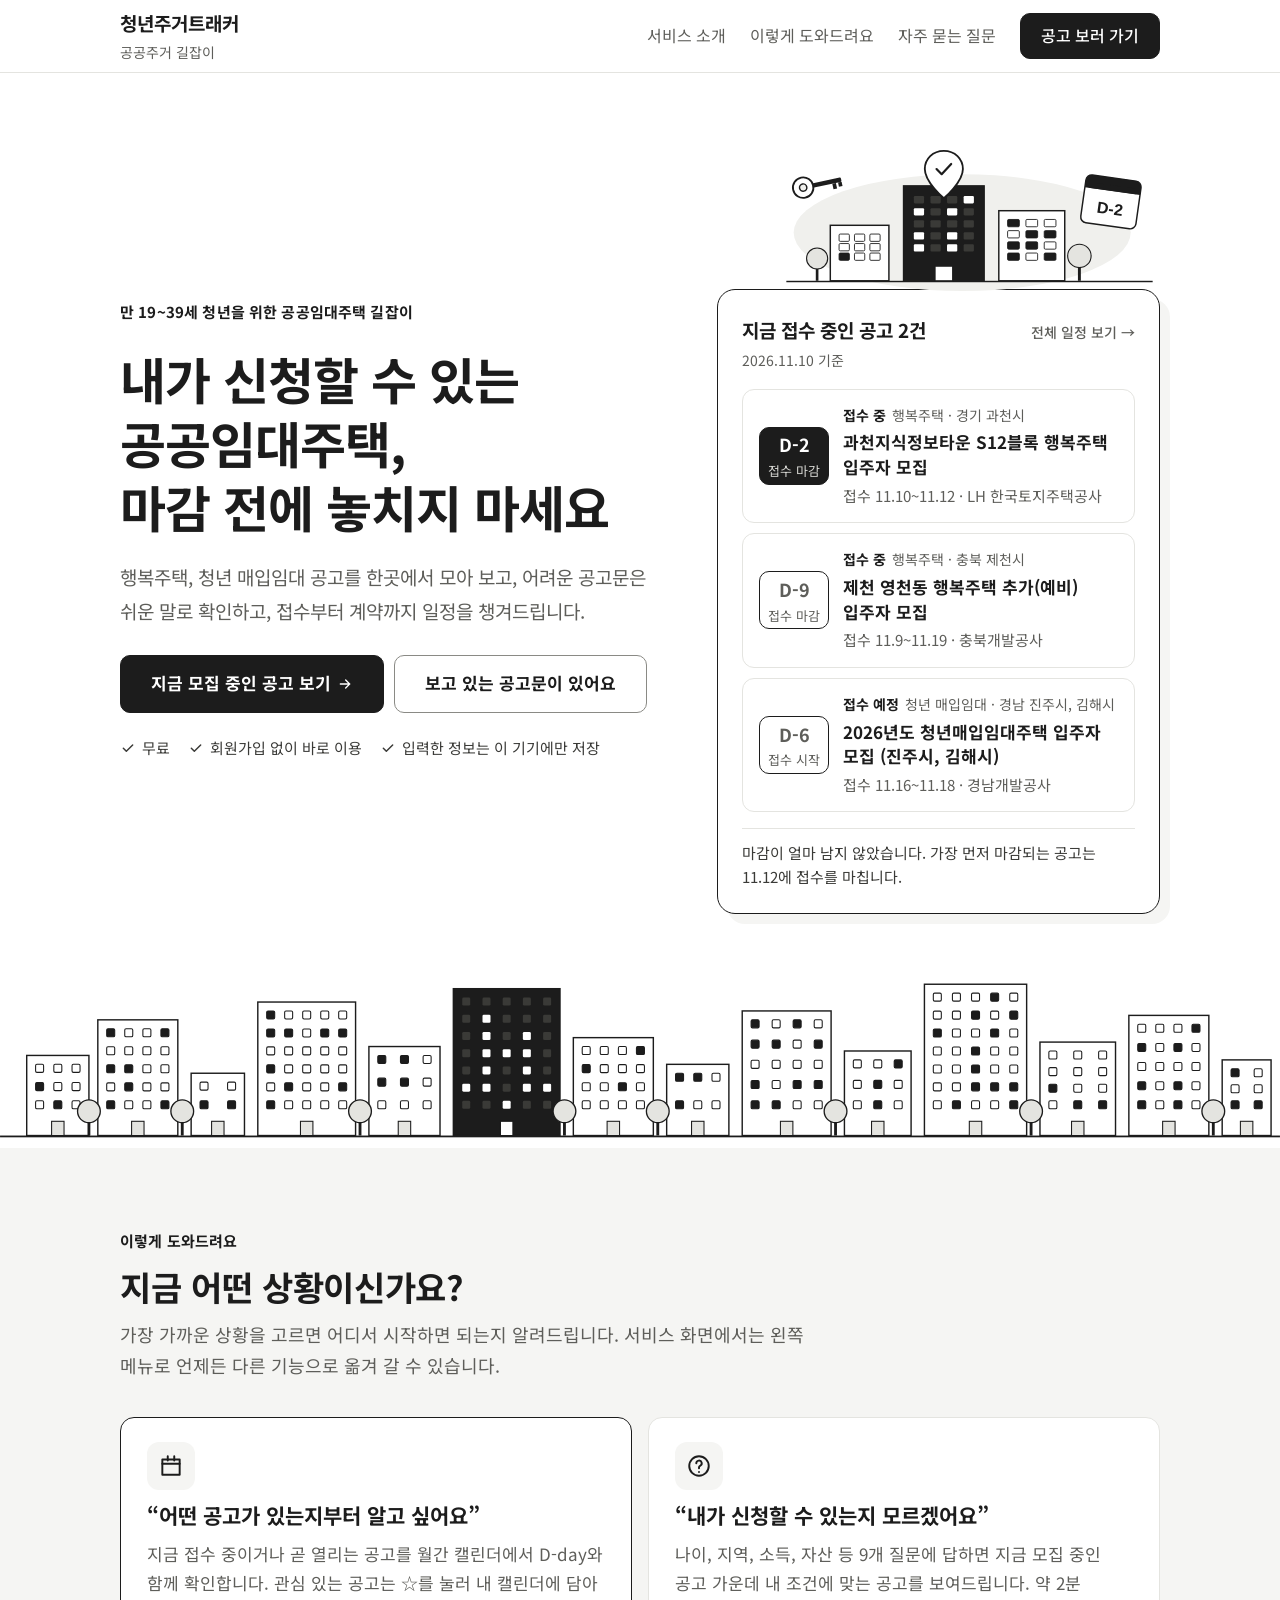
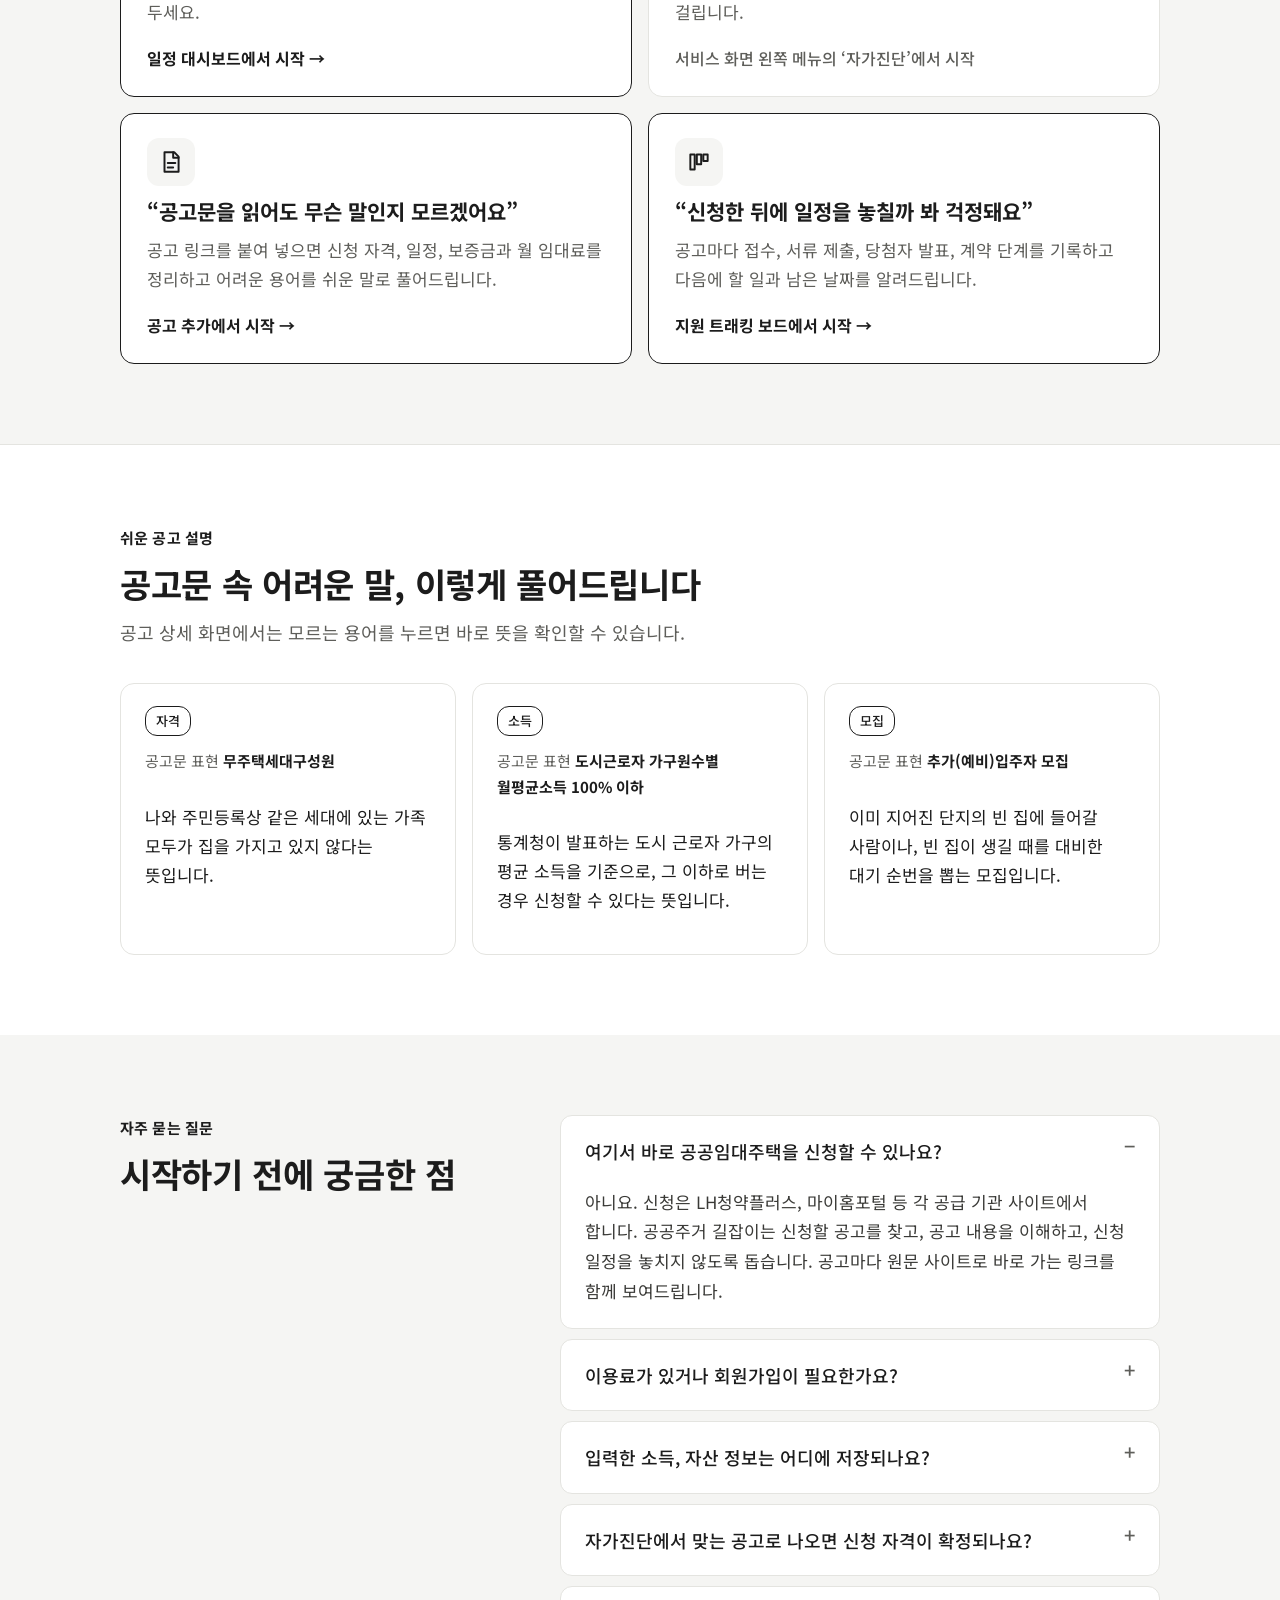
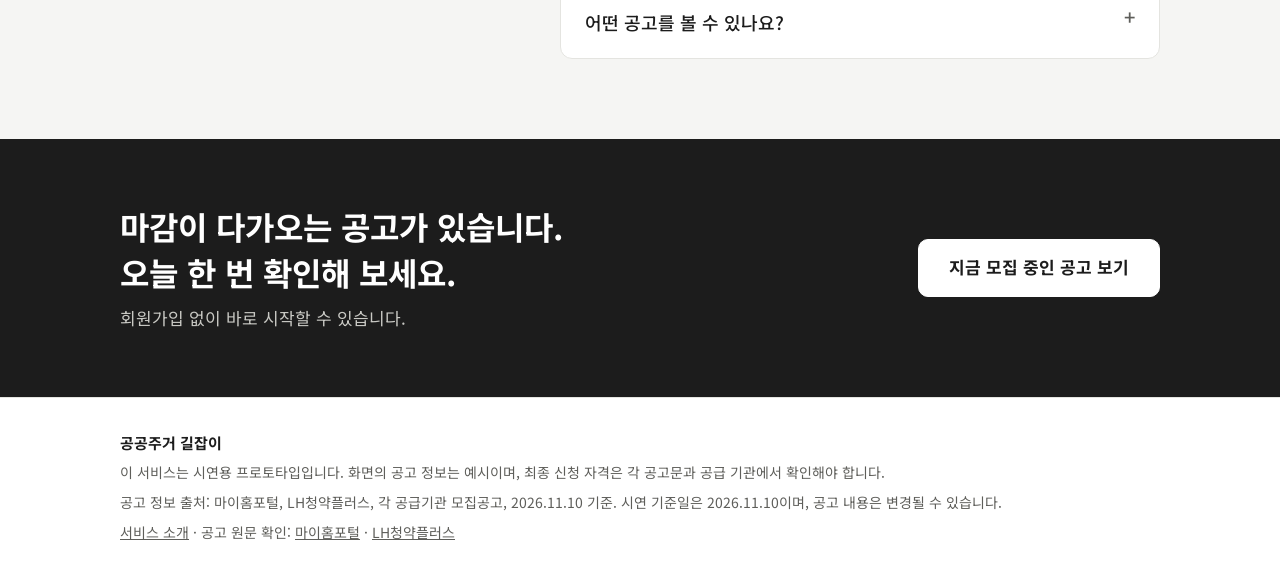
==== 01-landing-outro/index.html @ 79b0ce15 "feat: 랜딩, 서비스 소개, 입주 완료 화면 추가 Co-Authored-By: Claude Opus 5.5 <noreply@anthropic.com> Claude-Session" ====
<!doctype html>
<html lang="ko">
<head>
<meta charset="utf-8">
<meta name="viewport" content="width=device-width, initial-scale=1">
<title>공공주거 길잡이 | 청년 공공임대주택 공고 찾기와 일정 관리</title>
<meta name="description" content="지금 신청할 수 있는 청년 공공임대주택 공고를 마감 전에 확인하고, 어려운 공고문은 쉬운 말로 읽고, 신청 일정을 놓치지 않도록 챙깁니다.">
<link rel="stylesheet" href="../shared/style.css">
<link rel="stylesheet" href="landing.css">
</head>
<body>
<div class="page">
<a class="skip" href="#main">본문 바로가기</a>

<header class="topbar">
<div class="wrap">
<a class="brand" href="index.html"><strong>청년주거트래커</strong><span>공공주거 길잡이</span></a>
<nav aria-label="랜딩 페이지 메뉴">
<a href="about.html">서비스 소개</a>
<a href="#situations">이렇게 도와드려요</a>
<a href="#faq">자주 묻는 질문</a>
<a class="btn btn-primary" href="../04-schedule-calendar/index.html">공고 보러 가기</a>
</nav>
</div>
</header>

<main id="main">
<!-- 히어로: 사용자가 가장 먼저 궁금한 것(지금 신청할 수 있는 공고가 있는지)에 바로 답합니다 -->
<section class="hero">
<div class="wrap">
<div class="hero-copy">
<div class="hero-top">
<div class="hero-title">
<span class="eyebrow">만 19~39세 청년을 위한 공공임대주택 길잡이</span>
<h1>내가 신청할 수 있는<br>공공임대주택,<br>마감 전에 놓치지 마세요</h1>
</div>
<img class="hero-art hero-art-inline" src="assets/hero-home.svg" alt="" width="520" height="200">
</div>
<p>행복주택, 청년 매입임대 공고를 한곳에서 모아 보고, 어려운 공고문은 쉬운 말로 확인하고, 접수부터 계약까지 일정을 챙겨드립니다.</p>
<div class="hero-cta">
<a class="btn btn-primary btn-lg" href="../04-schedule-calendar/index.html">지금 모집 중인 공고 보기<svg width="16" height="16" viewBox="0 0 24 24" fill="none" stroke="currentColor" stroke-width="2" stroke-linecap="round" aria-hidden="true"><path d="M5 12h14M13 6l6 6-6 6"/></svg></a>
<a class="btn btn-lg" href="../03-notice-summary/index.html">보고 있는 공고문이 있어요</a>
</div>
<ul class="trust" aria-label="이용 안내">
<li><svg width="16" height="16" viewBox="0 0 24 24" fill="none" stroke="currentColor" stroke-width="2.2" stroke-linecap="round" stroke-linejoin="round" aria-hidden="true"><path d="M5 12.5l4.5 4.5L19 7.5"/></svg>무료</li>
<li><svg width="16" height="16" viewBox="0 0 24 24" fill="none" stroke="currentColor" stroke-width="2.2" stroke-linecap="round" stroke-linejoin="round" aria-hidden="true"><path d="M5 12.5l4.5 4.5L19 7.5"/></svg>회원가입 없이 바로 이용</li>
<li><svg width="16" height="16" viewBox="0 0 24 24" fill="none" stroke="currentColor" stroke-width="2.2" stroke-linecap="round" stroke-linejoin="round" aria-hidden="true"><path d="M5 12.5l4.5 4.5L19 7.5"/></svg>입력한 정보는 이 기기에만 저장</li>
</ul>
</div>

<div class="hero-side">
<img class="hero-art hero-art-side" src="assets/hero-home.svg" alt="" width="520" height="200">
<a class="preview" href="../04-schedule-calendar/index.html" aria-label="지금 접수 중인 공고, 일정 대시보드에서 보기">
<div class="preview-head">
<div><strong id="previewTitle">지금 접수 중인 공고</strong><span id="previewDate"></span></div>
<span class="preview-more">전체 일정 보기 →</span>
</div>
<ul class="preview-list" id="previewList"></ul>
<p class="preview-foot" id="previewFoot"></p>
</a>
</div>
</div>
<div class="skyline" aria-hidden="true"><img src="assets/skyline.svg" alt="" width="1440" height="200"></div>
</section>

<!-- 상황별 안내: 사용자가 자기 상황을 고르면 어디서 시작할지 알려줍니다 -->
<section class="section section-sub" id="situations">
<div class="wrap">
<div class="section-head">
<span class="eyebrow">이렇게 도와드려요</span>
<h2>지금 어떤 상황이신가요?</h2>
<p>가장 가까운 상황을 고르면 어디서 시작하면 되는지 알려드립니다. 서비스 화면에서는 왼쪽 메뉴로 언제든 다른 기능으로 옮겨 갈 수 있습니다.</p>
</div>
<div class="situations">
<a class="situation" href="../04-schedule-calendar/index.html">
<span class="sit-icon" aria-hidden="true"><svg width="26" height="26" viewBox="0 0 24 24" fill="none" stroke="currentColor" stroke-width="1.8" stroke-linecap="round" stroke-linejoin="round"><path d="M4 6h16v14H4z"/><path d="M4 10h16M9 3v4M15 3v4"/></svg></span>
<span class="quote">“어떤 공고가 있는지부터 알고 싶어요”</span>
<p>지금 접수 중이거나 곧 열리는 공고를 월간 캘린더에서 D-day와 함께 확인합니다. 관심 있는 공고는 ☆를 눌러 내 캘린더에 담아 두세요.</p>
<span class="go">일정 대시보드에서 시작 →</span>
</a>
<div class="situation">
<span class="sit-icon" aria-hidden="true"><svg width="26" height="26" viewBox="0 0 24 24" fill="none" stroke="currentColor" stroke-width="1.8" stroke-linecap="round" stroke-linejoin="round"><circle cx="12" cy="12" r="9"/><path d="M9.5 9.5a2.5 2.5 0 1 1 3.5 2.3c-.6.3-1 .8-1 1.5V14M12 17.5v.01"/></svg></span>
<span class="quote">“내가 신청할 수 있는지 모르겠어요”</span>
<p>나이, 지역, 소득, 자산 등 9개 질문에 답하면 지금 모집 중인 공고 가운데 내 조건에 맞는 공고를 보여드립니다. 약 2분 걸립니다.</p>
<span class="go muted">서비스 화면 왼쪽 메뉴의 ‘자가진단’에서 시작</span>
</div>
<a class="situation" href="../03-notice-summary/index.html">
<span class="sit-icon" aria-hidden="true"><svg width="26" height="26" viewBox="0 0 24 24" fill="none" stroke="currentColor" stroke-width="1.8" stroke-linecap="round" stroke-linejoin="round"><path d="M6 3h9l4 4v14H6z"/><path d="M14 3v5h5M9 13h7M9 17h5"/></svg></span>
<span class="quote">“공고문을 읽어도 무슨 말인지 모르겠어요”</span>
<p>공고 링크를 붙여 넣으면 신청 자격, 일정, 보증금과 월 임대료를 정리하고 어려운 용어를 쉬운 말로 풀어드립니다.</p>
<span class="go">공고 추가에서 시작 →</span>
</a>
<a class="situation" href="../05-housing-tracker/index.html">
<span class="sit-icon" aria-hidden="true"><svg width="26" height="26" viewBox="0 0 24 24" fill="none" stroke="currentColor" stroke-width="1.8" stroke-linecap="round" stroke-linejoin="round"><path d="M4 5h4v14H4zM10 5h4v9h-4zM16 5h4v6h-4z"/></svg></span>
<span class="quote">“신청한 뒤에 일정을 놓칠까 봐 걱정돼요”</span>
<p>공고마다 접수, 서류 제출, 당첨자 발표, 계약 단계를 기록하고 다음에 할 일과 남은 날짜를 알려드립니다.</p>
<span class="go">지원 트래킹 보드에서 시작 →</span>
</a>
</div>
</div>
</section>

<!-- 쉬운 공고 설명 예시 -->
<section class="section" id="terms">
<div class="wrap">
<div class="section-head">
<span class="eyebrow">쉬운 공고 설명</span>
<h2>공고문 속 어려운 말, 이렇게 풀어드립니다</h2>
<p>공고 상세 화면에서는 모르는 용어를 누르면 바로 뜻을 확인할 수 있습니다.</p>
</div>
<div class="terms">
<article class="term-card">
<span class="label">자격</span>
<span class="before">공고문 표현 <b>무주택세대구성원</b></span>
<p class="after">나와 주민등록상 같은 세대에 있는 가족 모두가 집을 가지고 있지 않다는 뜻입니다.</p>
</article>
<article class="term-card">
<span class="label">소득</span>
<span class="before">공고문 표현 <b>도시근로자 가구원수별 월평균소득 100% 이하</b></span>
<p class="after">통계청이 발표하는 도시 근로자 가구의 평균 소득을 기준으로, 그 이하로 버는 경우 신청할 수 있다는 뜻입니다.</p>
</article>
<article class="term-card">
<span class="label">모집</span>
<span class="before">공고문 표현 <b>추가(예비)입주자 모집</b></span>
<p class="after">이미 지어진 단지의 빈 집에 들어갈 사람이나, 빈 집이 생길 때를 대비한 대기 순번을 뽑는 모집입니다.</p>
</article>
</div>
</div>
</section>

<!-- 자주 묻는 질문: 처음 온 사용자가 망설이는 이유를 미리 풀어 줍니다 -->
<section class="section section-sub" id="faq">
<div class="wrap faq-wrap">
<div class="section-head">
<span class="eyebrow">자주 묻는 질문</span>
<h2>시작하기 전에 궁금한 점</h2>
</div>
<div class="faq">
<details open>
<summary>여기서 바로 공공임대주택을 신청할 수 있나요?</summary>
<p>아니요. 신청은 LH청약플러스, 마이홈포털 등 각 공급 기관 사이트에서 합니다. 공공주거 길잡이는 신청할 공고를 찾고, 공고 내용을 이해하고, 신청 일정을 놓치지 않도록 돕습니다. 공고마다 원문 사이트로 바로 가는 링크를 함께 보여드립니다.</p>
</details>
<details>
<summary>이용료가 있거나 회원가입이 필요한가요?</summary>
<p>무료이며 회원가입 없이 바로 이용할 수 있습니다.</p>
</details>
<details>
<summary>입력한 소득, 자산 정보는 어디에 저장되나요?</summary>
<p>자가진단 답변과 스크랩한 공고, 지원 기록은 지금 사용하는 기기의 브라우저에만 저장됩니다. 다른 기기에서는 보이지 않으며, 브라우저 기록을 지우면 함께 지워집니다.</p>
</details>
<details>
<summary>자가진단에서 맞는 공고로 나오면 신청 자격이 확정되나요?</summary>
<p>아니요. 자가진단 결과는 참고용입니다. 최종 자격은 각 공고문의 기준과 공급 기관의 심사로 확정되므로, 신청 전에 공고문을 꼭 확인하세요.</p>
</details>
<details>
<summary>어떤 공고를 볼 수 있나요?</summary>
<p>행복주택, 청년 매입임대처럼 청년이 신청할 수 있는 공공임대주택 공고를 모아 보여드립니다. 원하는 공고가 없다면 공고 링크를 직접 추가할 수 있습니다.</p>
</details>
</div>
</div>
</section>

<!-- 마지막 안내 -->
<section class="cta-band">
<div class="wrap">
<div>
<h2 id="ctaTitle">마감이 다가오는 공고가 있습니다.<br>오늘 한 번 확인해 보세요.</h2>
<p>회원가입 없이 바로 시작할 수 있습니다.</p>
</div>
<a class="btn btn-lg" href="../04-schedule-calendar/index.html">지금 모집 중인 공고 보기</a>
</div>
</section>
</main>

<footer class="footer">
<div class="wrap">
<strong>공공주거 길잡이</strong>
<span>이 서비스는 시연용 프로토타입입니다. 화면의 공고 정보는 예시이며, 최종 신청 자격은 각 공고문과 공급 기관에서 확인해야 합니다.</span>
<span id="source"></span>
<span><a href="about.html">서비스 소개</a> · 공고 원문 확인: <a href="https://www.myhome.go.kr" target="_blank" rel="noopener">마이홈포털</a> · <a href="https://apply.lh.or.kr" target="_blank" rel="noopener">LH청약플러스</a></span>
</div>
</footer>
</div>

<script src="../shared/sample-data.js"></script>
<script src="landing.js"></script>
</body>
</html>
---- shared/style.css ----
/* 공통 스타일: 모든 화면에서 불러옵니다. 값을 바꿀 때는 팀에 먼저 알립니다. */
@import url("https://fonts.googleapis.com/css2?family=Noto+Sans+KR:wght@400;500;700&display=swap");

:root {
  --color-text: #1C1C1C;
  --color-text-sub: #5E5E5A;
  --color-border: #E4E4E0;
  --color-border-strong: #8A8A85;
  --color-bg: #FFFFFF;
  --color-bg-sub: #F5F5F3;
  --color-bg-menu: #FAFAF8;
  --radius: 10px;
  --content-max: 1120px;
}

* { box-sizing: border-box; }

body {
  margin: 0;
  background: var(--color-bg);
  color: var(--color-text);
  font-family: "Noto Sans KR", system-ui, sans-serif;
}

a { color: var(--color-text); }

/* 화면 틀: 왼쪽 메뉴 + 본문 */
.layout { display: flex; flex-wrap: wrap; min-height: 100vh; }
.layout-main { flex: 999 1 560px; min-width: 0; padding: 32px 40px; }
.layout-content { max-width: var(--content-max); margin: 0 auto; }

/* 왼쪽 메뉴 (shared/gnb.html) */
.gnb { flex: 1 1 240px; padding: 28px 16px; border-right: 1px solid var(--color-border); background: var(--color-bg-menu); display: flex; flex-direction: column; gap: 28px; }
.gnb-brand { display: flex; flex-direction: column; gap: 2px; padding: 0 12px; }
.gnb-brand strong { font-size: 18px; }
.gnb-brand span { font-size: 13px; color: var(--color-text-sub); }
.gnb-nav { display: flex; flex-direction: column; gap: 4px; }
.gnb-nav a { min-height: 44px; padding: 0 12px; border-radius: 8px; display: flex; align-items: center; font-size: 15px; text-decoration: none; }
.gnb-nav a[aria-current="page"] { background: var(--color-text); color: #FFFFFF; font-weight: 500; }
.gnb-add { height: 48px; border-radius: var(--radius); border: 1.5px solid var(--color-text); display: flex; align-items: center; justify-content: center; font-size: 15px; font-weight: 500; text-decoration: none; }

/* 버튼 */
.btn { height: 48px; padding: 0 24px; border-radius: var(--radius); display: inline-flex; align-items: center; justify-content: center; font: inherit; font-size: 15px; text-decoration: none; cursor: pointer; border: 1px solid var(--color-border-strong); background: #FFFFFF; color: var(--color-text); }
.btn-primary { border-color: var(--color-text); background: var(--color-text); color: #FFFFFF; font-weight: 500; }
---- 01-landing-outro/landing.css ----
/* 01 랜딩 페이지, 아웃 페이지 전용 스타일 */
[hidden] { display: none !important; }

.page { min-height: 100vh; display: flex; flex-direction: column; }
.wrap { width: 100%; max-width: var(--content-max); margin: 0 auto; padding: 0 40px; }

/* 상단 바 */
.topbar { border-bottom: 1px solid var(--color-border); background: #FFFFFF; position: sticky; top: 0; z-index: 10; }
.topbar .wrap { height: 72px; display: flex; align-items: center; justify-content: space-between; gap: 16px; }
.brand { display: flex; flex-direction: column; gap: 2px; text-decoration: none; }
.brand strong { font-size: 18px; }
.brand span { font-size: 13px; color: var(--color-text-sub); }
.topbar nav { display: flex; align-items: center; gap: 24px; font-size: 15px; }
.topbar nav a:not(.btn) { text-decoration: none; color: var(--color-text-sub); }
.topbar nav a:not(.btn):hover { color: var(--color-text); }
.topbar .btn { height: 42px; padding: 0 20px; }

.eyebrow { font-size: 14px; font-weight: 500; color: var(--color-text-sub); }
.btn-lg { height: 54px; padding: 0 32px; font-size: 16px; }
.btn svg { margin-left: 6px; }

/* 히어로 */
.hero { padding: 72px 0 80px; }
.hero .wrap { display: grid; grid-template-columns: minmax(0, 1.1fr) minmax(0, 0.9fr); gap: 56px; align-items: center; }
.hero-copy { display: flex; flex-direction: column; gap: 22px; }
.hero h1 { margin: 0; font-size: 44px; line-height: 1.32; font-weight: 700; letter-spacing: -0.02em; }
.hero-copy > p { margin: 0; font-size: 17px; line-height: 1.7; color: var(--color-text-sub); }
.hero-cta { display: flex; flex-wrap: wrap; gap: 10px; padding-top: 6px; }
.hero-facts { display: flex; flex-wrap: wrap; gap: 8px; margin: 0; padding: 0; list-style: none; }
.hero-facts li { font-size: 13px; padding: 6px 12px; border-radius: 16px; background: var(--color-bg-sub); }
.hero-facts strong { font-weight: 700; }

/* 히어로 예시 화면 */
.preview { border: 1px solid var(--color-text); border-radius: 18px; padding: 24px; background: #FFFFFF; box-shadow: 10px 10px 0 var(--color-bg-sub); display: flex; flex-direction: column; gap: 16px; }
.preview-head { display: flex; align-items: baseline; justify-content: space-between; gap: 8px; }
.preview-head strong { font-size: 17px; }
.preview-head span { font-size: 12px; color: var(--color-text-sub); }
.preview-list { margin: 0; padding: 0; list-style: none; display: flex; flex-direction: column; gap: 10px; }
.preview-item { border: 1px solid var(--color-border); border-radius: 12px; padding: 14px 16px; display: flex; gap: 14px; align-items: center; }
.dday { flex: none; width: 64px; height: 52px; border-radius: 10px; display: flex; flex-direction: column; align-items: center; justify-content: center; border: 1.5px solid var(--color-text); }
.dday b { font-size: 16px; }
.dday small { font-size: 11px; color: var(--color-text-sub); }
.dday.urgent { background: var(--color-text); color: #FFFFFF; }
.dday.urgent small { color: #D6D6D2; }
.preview-item div { min-width: 0; display: flex; flex-direction: column; gap: 3px; }
.preview-item strong { font-size: 15px; line-height: 1.4; overflow: hidden; text-overflow: ellipsis; white-space: nowrap; }
.preview-item span { font-size: 13px; color: var(--color-text-sub); }
.preview-term { border-radius: 12px; background: var(--color-bg-sub); padding: 14px 16px; display: flex; flex-direction: column; gap: 4px; font-size: 13px; line-height: 1.6; color: #3A3A37; }
.preview-term strong { font-size: 13px; color: var(--color-text); }

/* 공통 섹션 */
.section { padding: 80px 0; border-top: 1px solid var(--color-border); }
.section-sub { background: var(--color-bg-sub); border-top: none; }
.section-head { display: flex; flex-direction: column; gap: 10px; margin-bottom: 36px; max-width: 720px; }
.section-head h2 { margin: 0; font-size: 30px; line-height: 1.4; letter-spacing: -0.01em; }
.section-head p { margin: 0; font-size: 16px; line-height: 1.7; color: var(--color-text-sub); }

/* 어려운 이유 */
.pains { display: grid; grid-template-columns: repeat(3, minmax(0, 1fr)); gap: 16px; }
.pain { border: 1px solid var(--color-border); border-radius: 14px; padding: 24px; background: #FFFFFF; display: flex; flex-direction: column; gap: 10px; }
.pain .num { font-size: 13px; font-weight: 700; color: var(--color-text-sub); }
.pain h3 { margin: 0; font-size: 19px; line-height: 1.4; }
.pain p { margin: 0; font-size: 15px; line-height: 1.7; color: var(--color-text-sub); }
.pain .answer { margin-top: auto; padding-top: 14px; border-top: 1px solid var(--color-border); font-size: 14px; color: var(--color-text); line-height: 1.6; }
.pain .answer b { font-weight: 700; }

/* 이용 흐름 */
.flow { margin: 0; padding: 0; list-style: none; display: grid; grid-template-columns: repeat(4, minmax(0, 1fr)); gap: 16px; counter-reset: step; }
.flow li { position: relative; border: 1px solid var(--color-text); border-radius: 14px; padding: 24px 22px; display: flex; flex-direction: column; gap: 10px; background: #FFFFFF; }
.flow li:not(:last-child)::after { content: ""; position: absolute; top: 40px; right: -13px; width: 10px; height: 10px; border-top: 1.5px solid var(--color-text); border-right: 1.5px solid var(--color-text); transform: rotate(45deg); }
.flow .step { width: 32px; height: 32px; border-radius: 16px; background: var(--color-text); color: #FFFFFF; display: flex; align-items: center; justify-content: center; font-size: 14px; font-weight: 700; }
.flow h3 { margin: 0; font-size: 18px; }
.flow p { margin: 0; font-size: 14px; line-height: 1.7; color: var(--color-text-sub); }
.flow .menu { margin-top: auto; font-size: 12px; padding: 4px 10px; border-radius: 12px; background: var(--color-bg-sub); align-self: flex-start; }

/* 용어 풀이 */
.terms { display: grid; grid-template-columns: repeat(3, minmax(0, 1fr)); gap: 16px; }
.term-card { border-radius: 14px; background: #FFFFFF; border: 1px solid var(--color-border); padding: 22px 24px; display: flex; flex-direction: column; gap: 12px; }
.term-card .before { font-size: 13px; color: var(--color-text-sub); }
.term-card .before b { color: var(--color-text); font-weight: 700; }
.term-card .after { font-size: 15px; line-height: 1.7; }
.term-card .label { font-size: 12px; font-weight: 500; padding: 3px 10px; border-radius: 12px; border: 1px solid var(--color-text); align-self: flex-start; }

/* 마지막 안내 */
.cta-band { background: var(--color-text); color: #FFFFFF; padding: 64px 0; }
.cta-band .wrap { display: flex; flex-wrap: wrap; align-items: center; justify-content: space-between; gap: 24px; }
.cta-band h2 { margin: 0; font-size: 28px; line-height: 1.45; }
.cta-band p { margin: 8px 0 0; font-size: 15px; color: #C9C9C4; }
.cta-band .btn { background: #FFFFFF; color: var(--color-text); border-color: #FFFFFF; font-weight: 700; }

/* 하단 */
.footer { padding: 32px 0 40px; border-top: 1px solid var(--color-border); font-size: 13px; color: var(--color-text-sub); line-height: 1.7; margin-top: auto; }
.footer .wrap { display: flex; flex-direction: column; gap: 6px; }
.footer strong { color: var(--color-text); font-size: 14px; }
.footer a { color: var(--color-text-sub); }

/* 아웃 페이지 */
.outro { padding: 64px 0 72px; }
.outro .wrap { max-width: 920px; display: flex; flex-direction: column; gap: 28px; }
.done-head { display: flex; flex-direction: column; align-items: center; text-align: center; gap: 14px; }
.done-mark { width: 72px; height: 72px; border-radius: 36px; background: var(--color-text); color: #FFFFFF; display: flex; align-items: center; justify-content: center; }
.done-head h1 { margin: 0; font-size: 36px; line-height: 1.35; letter-spacing: -0.01em; }
.done-head p { margin: 0; font-size: 17px; line-height: 1.7; color: var(--color-text-sub); max-width: 640px; }
.done-head p strong { color: var(--color-text); }

.journey { border: 1px solid var(--color-text); border-radius: 16px; padding: 24px 28px; display: flex; flex-direction: column; gap: 20px; }
.journey h2, .box h2 { margin: 0; font-size: 17px; }
.journey ol { margin: 0; padding: 0; list-style: none; display: grid; grid-template-columns: repeat(6, minmax(0, 1fr)); }
.journey li { position: relative; display: flex; flex-direction: column; align-items: center; gap: 8px; text-align: center; font-size: 14px; }
.journey li::before { content: ""; position: absolute; top: 13px; left: -50%; width: 100%; height: 2px; background: var(--color-text); z-index: 0; }
.journey li:first-child::before { display: none; }
.journey .dot { position: relative; z-index: 1; width: 28px; height: 28px; border-radius: 14px; background: var(--color-text); color: #FFFFFF; display: flex; align-items: center; justify-content: center; }
.journey li.last .dot { width: 28px; height: 28px; box-shadow: 0 0 0 5px var(--color-bg-sub); }
.journey li span { font-size: 12px; color: var(--color-text-sub); }
.journey li b { font-weight: 500; }

.two-col { display: grid; grid-template-columns: minmax(0, 1fr) minmax(0, 1fr); gap: 16px; align-items: start; }
.box { border: 1px solid var(--color-border); border-radius: 16px; padding: 22px 24px; display: flex; flex-direction: column; gap: 14px; }
.info-list { margin: 0; display: grid; grid-template-columns: 88px minmax(0, 1fr); gap: 10px 12px; font-size: 14px; line-height: 1.6; }
.info-list dt { color: var(--color-text-sub); }
.info-list dd { margin: 0; }
.checklist { margin: 0; padding: 0; list-style: none; display: flex; flex-direction: column; gap: 4px; }
.checklist label { display: flex; gap: 12px; align-items: flex-start; padding: 10px 4px; border-radius: 8px; cursor: pointer; }
.checklist label:hover { background: var(--color-bg-sub); }
.checklist input { flex: none; width: 18px; height: 18px; margin: 2px 0 0; accent-color: var(--color-text); }
.checklist div { display: flex; flex-direction: column; gap: 2px; }
.checklist strong { font-size: 15px; font-weight: 500; }
.checklist span { font-size: 13px; color: var(--color-text-sub); line-height: 1.6; }
.checklist input:checked + div strong { text-decoration: line-through; color: var(--color-text-sub); }
.check-count { font-size: 13px; color: var(--color-text-sub); }

.next { border-radius: 16px; background: var(--color-bg-sub); padding: 22px 24px; display: flex; flex-wrap: wrap; align-items: center; justify-content: space-between; gap: 16px; }
.next div { display: flex; flex-direction: column; gap: 4px; }
.next strong { font-size: 16px; }
.next span { font-size: 14px; color: var(--color-text-sub); }
.next-btns { display: flex !important; flex-direction: row !important; flex-wrap: wrap; gap: 8px !important; }
.outro-note { margin: 0; font-size: 13px; color: var(--color-text-sub); line-height: 1.7; text-align: center; }

/* ── 사용자 관점 개편 (2차) ── */
.page { word-break: keep-all; overflow-wrap: anywhere; }
.trust { display: flex; flex-wrap: wrap; gap: 6px 18px; margin: 0; padding: 0; list-style: none; font-size: 14px; color: #3A3A37; }
.trust li { display: inline-flex; align-items: center; gap: 6px; }

a.preview { text-decoration: none; color: var(--color-text); transition: transform .15s, box-shadow .15s; }
a.preview:hover { transform: translate(-2px, -2px); box-shadow: 12px 12px 0 var(--color-bg-sub); }
.preview-head > div { display: flex; flex-direction: column; gap: 2px; }
.preview-more { font-size: 13px; font-weight: 500; white-space: nowrap; }
.preview-item strong { white-space: normal; display: -webkit-box; -webkit-line-clamp: 2; -webkit-box-orient: vertical; }
.pi-tags { font-size: 12px !important; }
.pi-tags em { font-style: normal; font-weight: 700; color: var(--color-text); margin-right: 6px; }
.preview-foot { margin: 0; font-size: 13px; color: #3A3A37; line-height: 1.6; padding-top: 12px; border-top: 1px solid var(--color-border); }
.preview-foot:empty { display: none; }

.situations { display: grid; grid-template-columns: repeat(2, minmax(0, 1fr)); gap: 16px; }
.situation { border: 1px solid var(--color-border); border-radius: 14px; padding: 24px 26px; background: #FFFFFF; display: flex; flex-direction: column; gap: 10px; text-decoration: none; color: var(--color-text); }
a.situation { border-color: var(--color-text); transition: background .15s; }
a.situation:hover { background: #FCFCFA; }
a.situation:hover .go { text-decoration: underline; }
.situation .quote { font-size: 19px; font-weight: 700; line-height: 1.45; }
.situation p { margin: 0; font-size: 15px; line-height: 1.7; color: var(--color-text-sub); }
.situation .go { margin-top: auto; padding-top: 8px; font-size: 14px; font-weight: 700; }
.situation .go.muted { font-weight: 500; color: var(--color-text-sub); }

.faq-wrap { display: grid; grid-template-columns: minmax(0, 0.8fr) minmax(0, 1.2fr); gap: 40px; align-items: start; }
.faq-wrap .section-head { margin-bottom: 0; }
.faq { display: flex; flex-direction: column; gap: 10px; }
.faq details { border: 1px solid var(--color-border); border-radius: 12px; background: #FFFFFF; }
.faq summary { list-style: none; cursor: pointer; padding: 18px 22px; font-size: 16px; font-weight: 500; display: flex; justify-content: space-between; gap: 16px; }
.faq summary::-webkit-details-marker { display: none; }
.faq summary::after { content: "+"; font-size: 20px; line-height: 1; color: var(--color-text-sub); }
.faq details[open] summary::after { content: "−"; }
.faq details p { margin: 0; padding: 0 22px 20px; font-size: 15px; line-height: 1.75; color: #3A3A37; }

/* 좁은 화면 (기준은 PC 1440px, 휴대폰에서 링크를 열어도 읽을 수 있게) */
@media (max-width: 900px) {
  .wrap { padding: 0 20px; }
  .topbar nav a:not(.btn) { display: none; }
  .hero { padding: 40px 0 56px; }
  .hero .wrap, .faq-wrap { grid-template-columns: 1fr; gap: 32px; }
  .hero h1 { font-size: 30px; }
  .hero-cta .btn { flex: 1 1 100%; }
  .section { padding: 56px 0; }
  .section-head h2 { font-size: 24px; }
  .pains, .terms, .situations, .flow { grid-template-columns: 1fr; }
  .cta-band h2 { font-size: 22px; }
  .two-col { grid-template-columns: 1fr; }
  .journey ol { grid-template-columns: repeat(3, minmax(0, 1fr)); row-gap: 20px; }
  .done-head h1 { font-size: 28px; }
}

/* ── 글자 크기 (3차: 사용자 가독성) ──────────────────────────────
   기준: 본문 17px, 보조 설명 15px, 아무리 작아도 13px 이상.
   shared/style.css는 팀 합의 대상이라 건드리지 않고, 이 폴더 화면에만 적용합니다. */
.page { font-size: 17px; line-height: 1.7; }
.eyebrow { font-size: 15px; font-weight: 700; color: var(--color-text); letter-spacing: 0.01em; }

/* 상단 바, 버튼 */
.brand strong { font-size: 19px; }
.brand span { font-size: 14px; }
.topbar nav { font-size: 16px; }
.topbar .btn { height: 46px; font-size: 16px; }
.page .btn { font-size: 16px; }
.btn-lg { height: 58px; padding: 0 30px; font-size: 17px !important; font-weight: 700; }

/* 히어로 */
.hero h1 { font-size: 50px; line-height: 1.28; }
.hero-copy > p { font-size: 19px; line-height: 1.75; }
.trust { font-size: 15px; }
.preview-head strong { font-size: 19px; }
.preview-head span, .preview-more { font-size: 14px; }
.preview-item strong { font-size: 17px; line-height: 1.45; }
.preview-item span { font-size: 15px; }
.pi-tags { font-size: 14px !important; }
.dday { width: 70px; height: 58px; }
.dday b { font-size: 18px; }
.dday small { font-size: 13px; }
.preview-foot { font-size: 15px; }

/* 섹션 */
.section-head h2 { font-size: 34px; line-height: 1.35; }
.section-head p { font-size: 18px; }
.situation .quote { font-size: 21px; }
.situation p { font-size: 17px; }
.situation .go { font-size: 16px; }
.term-card .label { font-size: 13px; }
.term-card .before { font-size: 15px; }
.term-card .after { font-size: 17px; }
.faq summary { font-size: 18px; padding: 20px 24px; }
.faq details p { font-size: 17px; padding: 0 24px 22px; }
.cta-band h2 { font-size: 32px; }
.cta-band p { font-size: 17px; }
.footer { font-size: 14px; }
.footer strong { font-size: 15px; }

/* 아웃 페이지 */
.done-head h1 { font-size: 40px; }
.done-head p { font-size: 19px; }
.journey h2, .box h2 { font-size: 19px; }
.journey li { font-size: 16px; }
.journey li span { font-size: 14px; }
.info-list { grid-template-columns: 100px minmax(0, 1fr); font-size: 16px; }
.checklist strong { font-size: 17px; }
.checklist span { font-size: 15px; }
.checklist input { width: 20px; height: 20px; margin-top: 4px; }
.check-count { font-size: 14px; }
.next strong { font-size: 18px; }
.next span { font-size: 16px; }
.outro-note { font-size: 14px; }

@media (max-width: 900px) {
  .page { font-size: 16px; }
  .hero h1 { font-size: 32px; }
  .hero-copy > p { font-size: 17px; }
  .section-head h2 { font-size: 26px; }
  .section-head p { font-size: 16px; }
  .situation .quote { font-size: 19px; }
  .situation p, .term-card .after, .faq details p { font-size: 16px; }
  .faq summary { font-size: 17px; }
  .cta-band h2 { font-size: 24px; }
  .done-head h1 { font-size: 30px; }
  .done-head p { font-size: 17px; }
}

/* ── 서비스 소개 (about.html) ── */
.skip { position: absolute; left: 16px; top: -60px; z-index: 20; background: var(--color-text); color: #FFFFFF; padding: 10px 16px; border-radius: 8px; font-size: 15px; }
.skip:focus { top: 12px; }
.page a:focus-visible, .page summary:focus-visible, .page input:focus-visible { outline: 3px solid var(--color-text); outline-offset: 3px; border-radius: 6px; }
.topbar nav a[aria-current="page"] { color: var(--color-text); font-weight: 700; }

.about-hero { padding: 72px 0 64px; }
.about-hero .wrap { display: flex; flex-direction: column; gap: 20px; }
.about-hero h1 { margin: 0; font-size: 46px; line-height: 1.3; letter-spacing: -0.02em; }
.about-hero p { margin: 0; max-width: 760px; font-size: 19px; line-height: 1.75; color: #3A3A37; }
.toc { display: flex; flex-wrap: wrap; gap: 8px; padding-top: 8px; }
.toc a { font-size: 15px; padding: 9px 16px; border-radius: 20px; border: 1px solid var(--color-border-strong); text-decoration: none; }
.toc a:hover { background: var(--color-bg-sub); }

.personas { display: grid; grid-template-columns: repeat(3, minmax(0, 1fr)); gap: 16px; }
.persona { border: 1px solid var(--color-border); border-radius: 14px; padding: 24px; display: flex; flex-direction: column; gap: 10px; }
.persona-tag { align-self: flex-start; font-size: 13px; font-weight: 700; padding: 4px 12px; border-radius: 14px; background: var(--color-text); color: #FFFFFF; }
.persona h3 { margin: 0; font-size: 20px; line-height: 1.45; }
.persona p { margin: 0; font-size: 16px; color: var(--color-text-sub); }

.features { display: flex; flex-direction: column; gap: 20px; }
.feature { display: grid; grid-template-columns: minmax(0, 1.15fr) minmax(0, 0.85fr); gap: 40px; align-items: center; background: #FFFFFF; border: 1px solid var(--color-border); border-radius: 18px; padding: 36px 40px; }
.feature:nth-child(even) .mock { order: -1; }
.feature-copy { display: flex; flex-direction: column; gap: 14px; }
.feature-num { font-size: 14px; font-weight: 700; color: var(--color-text-sub); }
.feature h3 { margin: 0; font-size: 26px; }
.feature-lead { margin: 0; font-size: 18px; line-height: 1.7; }
.howto { margin: 0; padding: 0; list-style: none; counter-reset: h; display: flex; flex-direction: column; gap: 8px; }
.howto li { counter-increment: h; display: flex; gap: 12px; font-size: 16px; line-height: 1.65; color: #3A3A37; }
.howto li::before { content: counter(h); flex: none; width: 24px; height: 24px; margin-top: 2px; border-radius: 12px; border: 1.5px solid var(--color-text); font-size: 13px; font-weight: 700; display: flex; align-items: center; justify-content: center; color: var(--color-text); }
.feature-meta { margin: 4px 0 0; padding-top: 14px; border-top: 1px solid var(--color-border); display: flex; flex-wrap: wrap; gap: 8px 32px; font-size: 15px; }
.feature-meta div { display: flex; gap: 8px; }
.feature-meta dt { color: var(--color-text-sub); }
.feature-meta dd { margin: 0; font-weight: 500; }

/* 기능 예시 화면 (그림) */
.mock { border: 1.5px solid var(--color-text); border-radius: 14px; overflow: hidden; background: #FFFFFF; box-shadow: 8px 8px 0 var(--color-bg-sub); }
.mock-bar { height: 28px; border-bottom: 1px solid var(--color-border); display: flex; align-items: center; gap: 6px; padding: 0 12px; background: var(--color-bg-menu); }
.mock-bar span { width: 9px; height: 9px; border-radius: 5px; background: var(--color-border-strong); }
.mock-body { padding: 20px; display: flex; flex-direction: column; gap: 12px; font-size: 14px; line-height: 1.55; }
.m-sub { font-size: 13px; color: var(--color-text-sub); font-weight: 500; }
.m-progress { height: 6px; border-radius: 3px; background: var(--color-border); overflow: hidden; }
.m-progress i { display: block; height: 6px; background: var(--color-text); }
.m-q { font-size: 16px; line-height: 1.45; }
.m-opts { display: flex; flex-direction: column; gap: 6px; }
.m-opts span { border: 1px solid var(--color-border-strong); border-radius: 8px; padding: 9px 12px; }
.m-opts span.on { background: var(--color-text); color: #FFFFFF; border-color: var(--color-text); }
.m-rows { display: flex; flex-direction: column; gap: 6px; }
.m-rows div { display: flex; gap: 10px; }
.m-rows b { width: 36px; flex: none; color: var(--color-text-sub); font-weight: 500; }
.m-term { background: var(--color-bg-sub); border-radius: 8px; padding: 10px 12px; }
.m-term b { display: block; }
.m-cal { display: grid; grid-template-columns: repeat(7, minmax(0, 1fr)); gap: 4px; }
.m-cal span { min-height: 52px; border: 1px solid var(--color-border); border-radius: 6px; padding: 4px 5px; font-size: 13px; display: flex; flex-direction: column; gap: 2px; }
.m-cal span.ev { border-color: var(--color-text); }
.m-cal span.end { background: var(--color-text); color: #FFFFFF; }
.m-cal i { font-style: normal; font-size: 13px; line-height: 1.25; word-break: keep-all; }
.m-board { display: grid; grid-template-columns: repeat(3, minmax(0, 1fr)); gap: 8px; }
.m-board div { background: var(--color-bg-sub); border-radius: 8px; padding: 10px; min-height: 130px; display: flex; flex-direction: column; gap: 6px; }
.m-board b { font-size: 13px; }
.m-board span { background: #FFFFFF; border: 1px solid var(--color-text); border-radius: 6px; padding: 8px; font-size: 13px; line-height: 1.4; }

.road { margin: 0; padding: 0; list-style: none; display: grid; grid-template-columns: repeat(6, minmax(0, 1fr)); gap: 0; }
.road li { position: relative; padding: 44px 14px 0 0; display: flex; flex-direction: column; gap: 6px; }
.road li::before { content: ""; position: absolute; top: 10px; left: 0; right: 0; height: 2px; background: var(--color-text); }
.road li::after { content: ""; position: absolute; top: 3px; left: 0; width: 16px; height: 16px; border-radius: 8px; background: #FFFFFF; border: 2px solid var(--color-text); }
.road li.goal::after { background: var(--color-text); }
.road li:last-child::before { right: auto; width: 16px; }
.road b { font-size: 18px; }
.road span { font-size: 15px; color: var(--color-text-sub); line-height: 1.6; }

.promise { display: grid; grid-template-columns: repeat(2, minmax(0, 1fr)); gap: 16px; }
.promise-col { background: #FFFFFF; border: 1px solid var(--color-border); border-radius: 16px; padding: 28px; display: flex; flex-direction: column; gap: 16px; }
.promise-col h3 { margin: 0; font-size: 21px; }
.promise-col ul { margin: 0; padding: 0; list-style: none; display: flex; flex-direction: column; gap: 14px; }
.promise-col li { position: relative; padding-left: 30px; font-size: 16px; line-height: 1.7; color: #3A3A37; }
.promise-col li b { color: var(--color-text); }
.promise-col li::before { position: absolute; left: 0; top: 1px; width: 20px; height: 20px; border-radius: 10px; display: flex; align-items: center; justify-content: center; font-size: 12px; font-weight: 700; }
.yes li::before { content: "✓"; background: var(--color-text); color: #FFFFFF; }
.no li::before { content: "✕"; border: 1.5px solid var(--color-text); }

@media (max-width: 900px) {
  .about-hero { padding: 40px 0 40px; }
  .about-hero h1 { font-size: 30px; }
  .about-hero p { font-size: 17px; }
  .personas, .promise, .feature { grid-template-columns: 1fr; }
  .feature { padding: 24px 20px; gap: 24px; }
  .feature:nth-child(even) .mock { order: 0; }
  .road { grid-template-columns: 1fr; gap: 18px; }
  .road li { padding: 0 0 0 32px; }
  .road li::before { top: 0; bottom: -18px; left: 7px; right: auto; width: 2px; height: auto; }
  .road li:last-child::before { display: none; }
}

/* ── 일러스트 (assets/*.svg, 직접 그린 그림) ── */
.hero { padding-bottom: 0; }
.skyline { margin-top: 56px; line-height: 0; overflow: hidden; }
.skyline img { display: block; width: 100%; max-width: 1440px; height: auto; margin: 0 auto; }
.sit-icon { width: 48px; height: 48px; border-radius: 12px; background: var(--color-bg-sub); display: flex; align-items: center; justify-content: center; }
.about-hero-grid { display: grid !important; grid-template-columns: minmax(0, 1.2fr) minmax(0, 0.8fr); gap: 40px; align-items: center; }
.about-hero-copy { display: flex; flex-direction: column; gap: 20px; }
.about-art { width: 100%; height: auto; }
.done-art { width: 260px; height: auto; }
@media (max-width: 900px) {
  .skyline { margin-top: 40px; }
  .skyline img { width: 180%; max-width: none; margin-left: -10%; }
  .about-hero-grid { grid-template-columns: 1fr; }
  .about-art { max-width: 320px; margin: 0 auto; order: -1; }
  .done-art { width: 200px; }
}
/* 첫 화면 일러스트: PC는 오른쪽 공고 카드 위, 좁은 화면은 제목 오른쪽 */
.hero-top { display: flex; align-items: flex-end; gap: 24px; }
.hero-title { display: flex; flex-direction: column; gap: 22px; flex: 1 1 auto; min-width: 0; }
.hero-art { height: auto; display: block; }
.hero-art-inline { display: none; }
.hero-side { display: flex; flex-direction: column; gap: 0; min-width: 0; }
.hero-art-side { width: 86%; max-width: 400px; margin: 0 0 -2px auto; position: relative; z-index: 1; }
@media (max-width: 900px) {
  .hero-art-side { display: none; }
  .hero-art-inline { display: block; flex: 0 0 40%; width: 40%; max-width: 300px; margin-bottom: 6px; }
}
@media (max-width: 560px) {
  .hero-top { flex-direction: column-reverse; align-items: stretch; gap: 16px; }
  .hero-art-inline { width: 72%; max-width: 260px; flex: none; margin: 0 0 0 auto; }
}
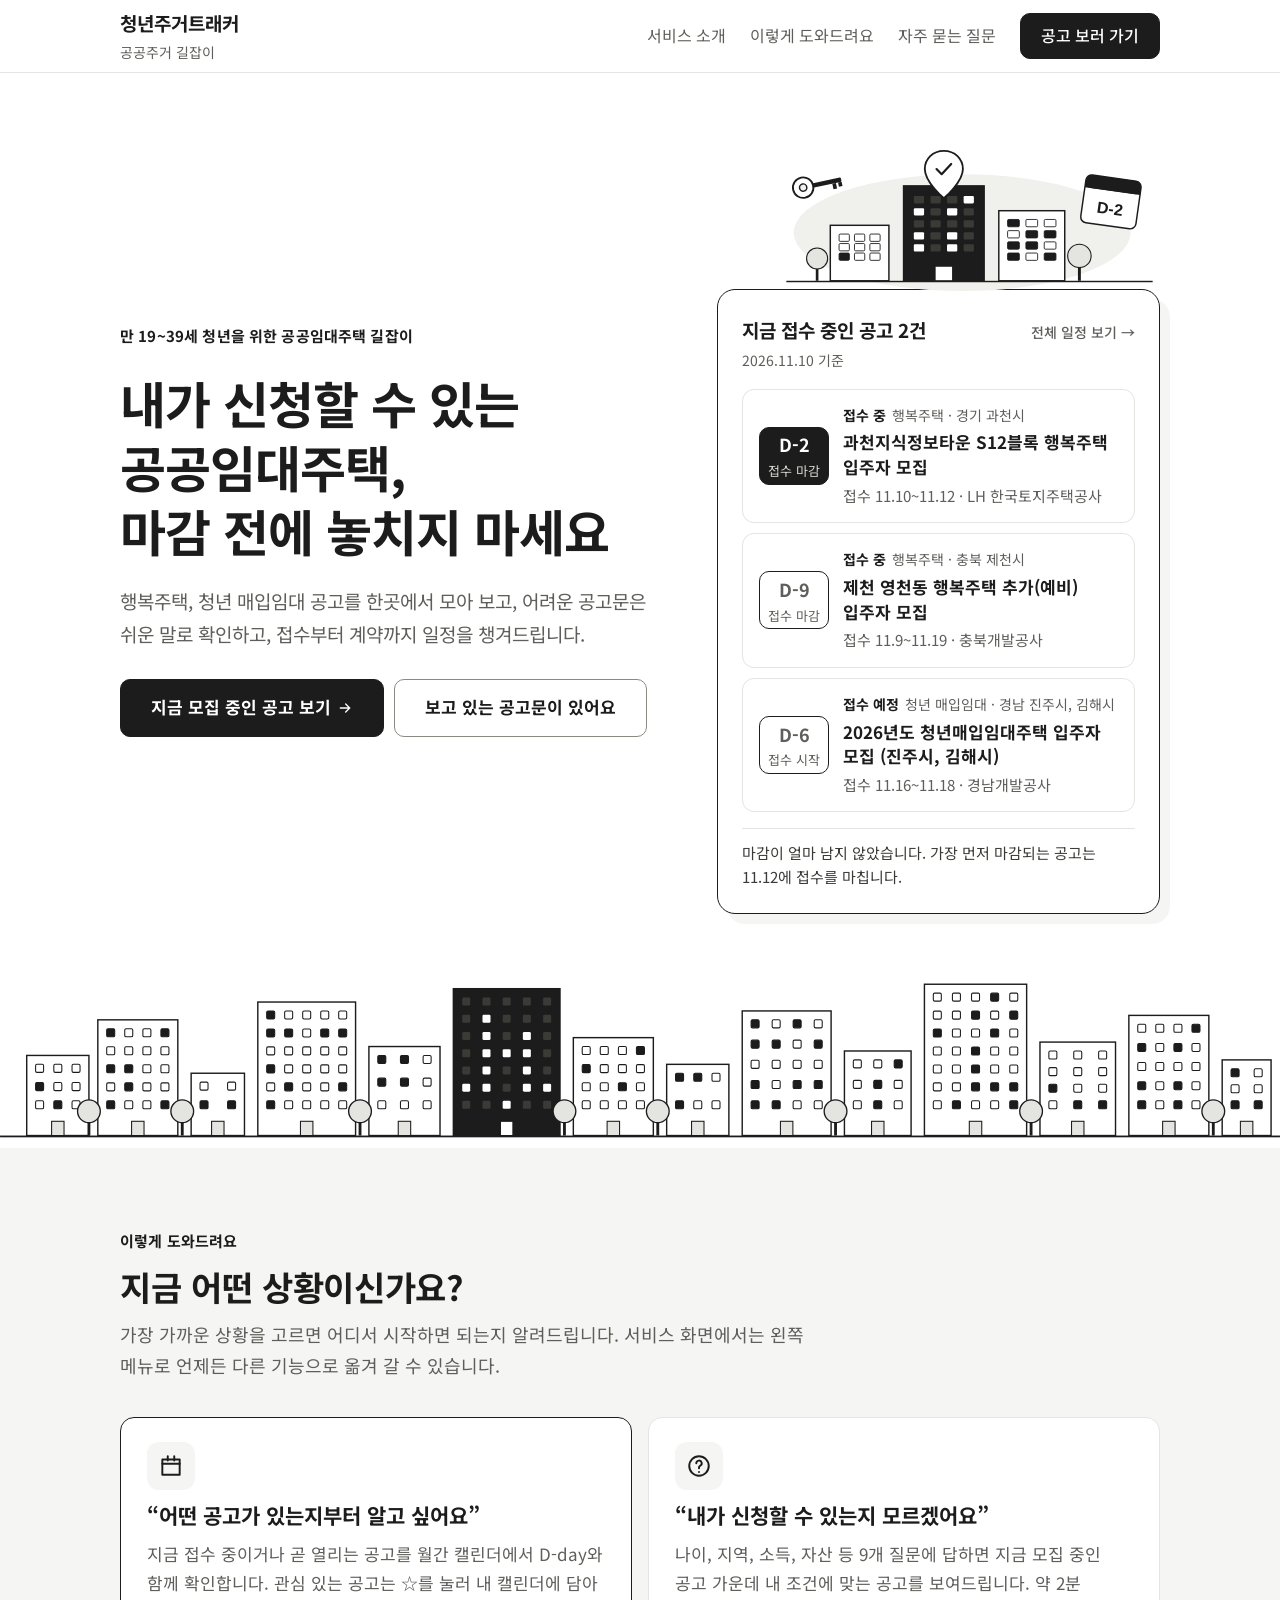
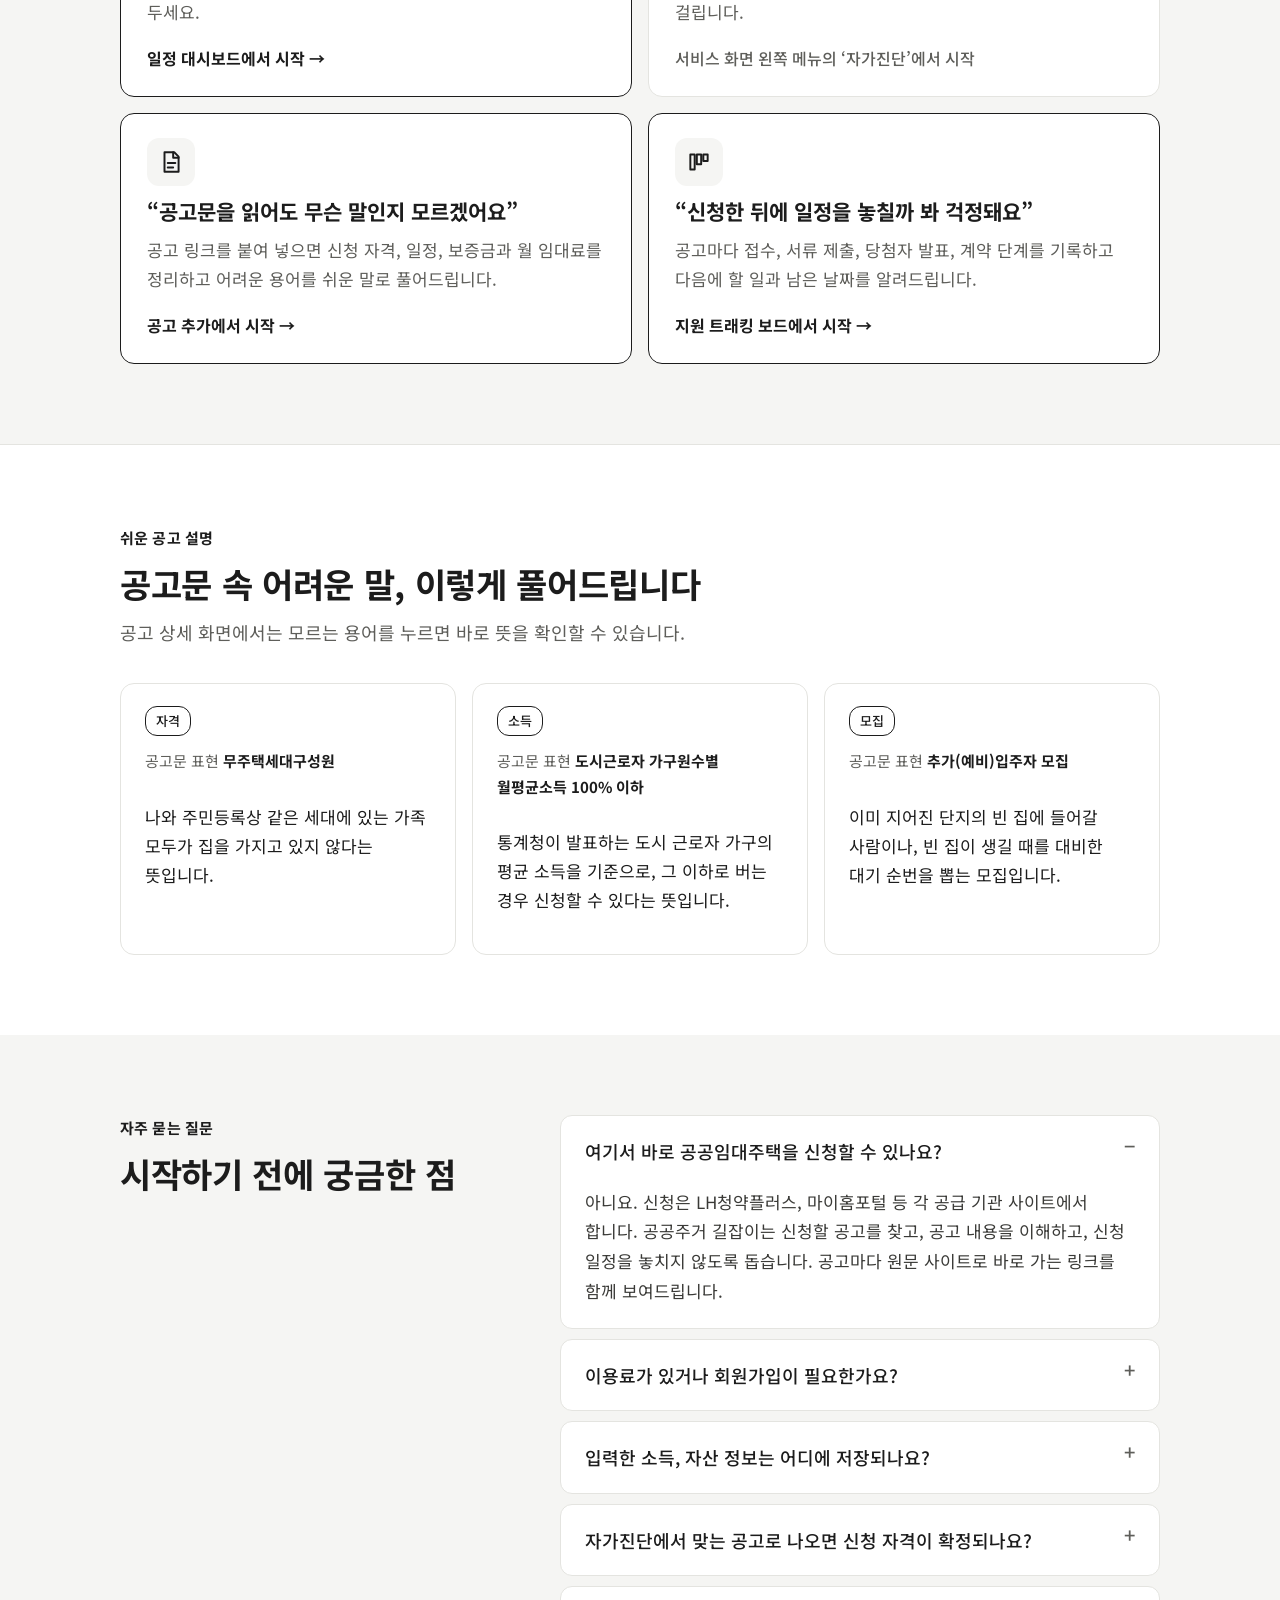
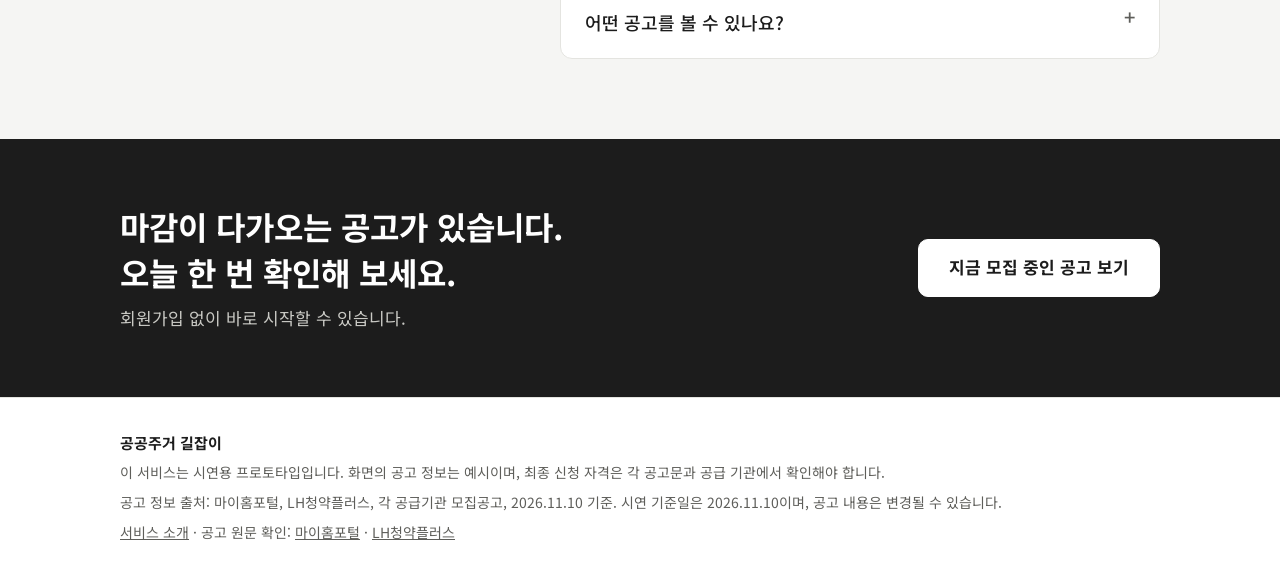
==== commit e10f1b54: "design: 랜딩 페이지 이용 안내 문구 삭제 Co-Authored-By: Claude Opus 5.5 <noreply@anthropic.com>" ====
--- a/01-landing-outro/index.html
+++ b/01-landing-outro/index.html
@@ -41,11 +41,6 @@
 <a class="btn btn-primary btn-lg" href="../04-schedule-calendar/index.html">지금 모집 중인 공고 보기<svg width="16" height="16" viewBox="0 0 24 24" fill="none" stroke="currentColor" stroke-width="2" stroke-linecap="round" aria-hidden="true"><path d="M5 12h14M13 6l6 6-6 6"/></svg></a>
 <a class="btn btn-lg" href="../03-notice-summary/index.html">보고 있는 공고문이 있어요</a>
 </div>
-<ul class="trust" aria-label="이용 안내">
-<li><svg width="16" height="16" viewBox="0 0 24 24" fill="none" stroke="currentColor" stroke-width="2.2" stroke-linecap="round" stroke-linejoin="round" aria-hidden="true"><path d="M5 12.5l4.5 4.5L19 7.5"/></svg>무료</li>
-<li><svg width="16" height="16" viewBox="0 0 24 24" fill="none" stroke="currentColor" stroke-width="2.2" stroke-linecap="round" stroke-linejoin="round" aria-hidden="true"><path d="M5 12.5l4.5 4.5L19 7.5"/></svg>회원가입 없이 바로 이용</li>
-<li><svg width="16" height="16" viewBox="0 0 24 24" fill="none" stroke="currentColor" stroke-width="2.2" stroke-linecap="round" stroke-linejoin="round" aria-hidden="true"><path d="M5 12.5l4.5 4.5L19 7.5"/></svg>입력한 정보는 이 기기에만 저장</li>
-</ul>
 </div>
 
 <div class="hero-side">
--- a/01-landing-outro/landing.css
+++ b/01-landing-outro/landing.css
@@ -138,8 +138,6 @@
 
 /* ── 사용자 관점 개편 (2차) ── */
 .page { word-break: keep-all; overflow-wrap: anywhere; }
-.trust { display: flex; flex-wrap: wrap; gap: 6px 18px; margin: 0; padding: 0; list-style: none; font-size: 14px; color: #3A3A37; }
-.trust li { display: inline-flex; align-items: center; gap: 6px; }
 
 a.preview { text-decoration: none; color: var(--color-text); transition: transform .15s, box-shadow .15s; }
 a.preview:hover { transform: translate(-2px, -2px); box-shadow: 12px 12px 0 var(--color-bg-sub); }
@@ -205,7 +203,6 @@
 /* 히어로 */
 .hero h1 { font-size: 50px; line-height: 1.28; }
 .hero-copy > p { font-size: 19px; line-height: 1.75; }
-.trust { font-size: 15px; }
 .preview-head strong { font-size: 19px; }
 .preview-head span, .preview-more { font-size: 14px; }
 .preview-item strong { font-size: 17px; line-height: 1.45; }
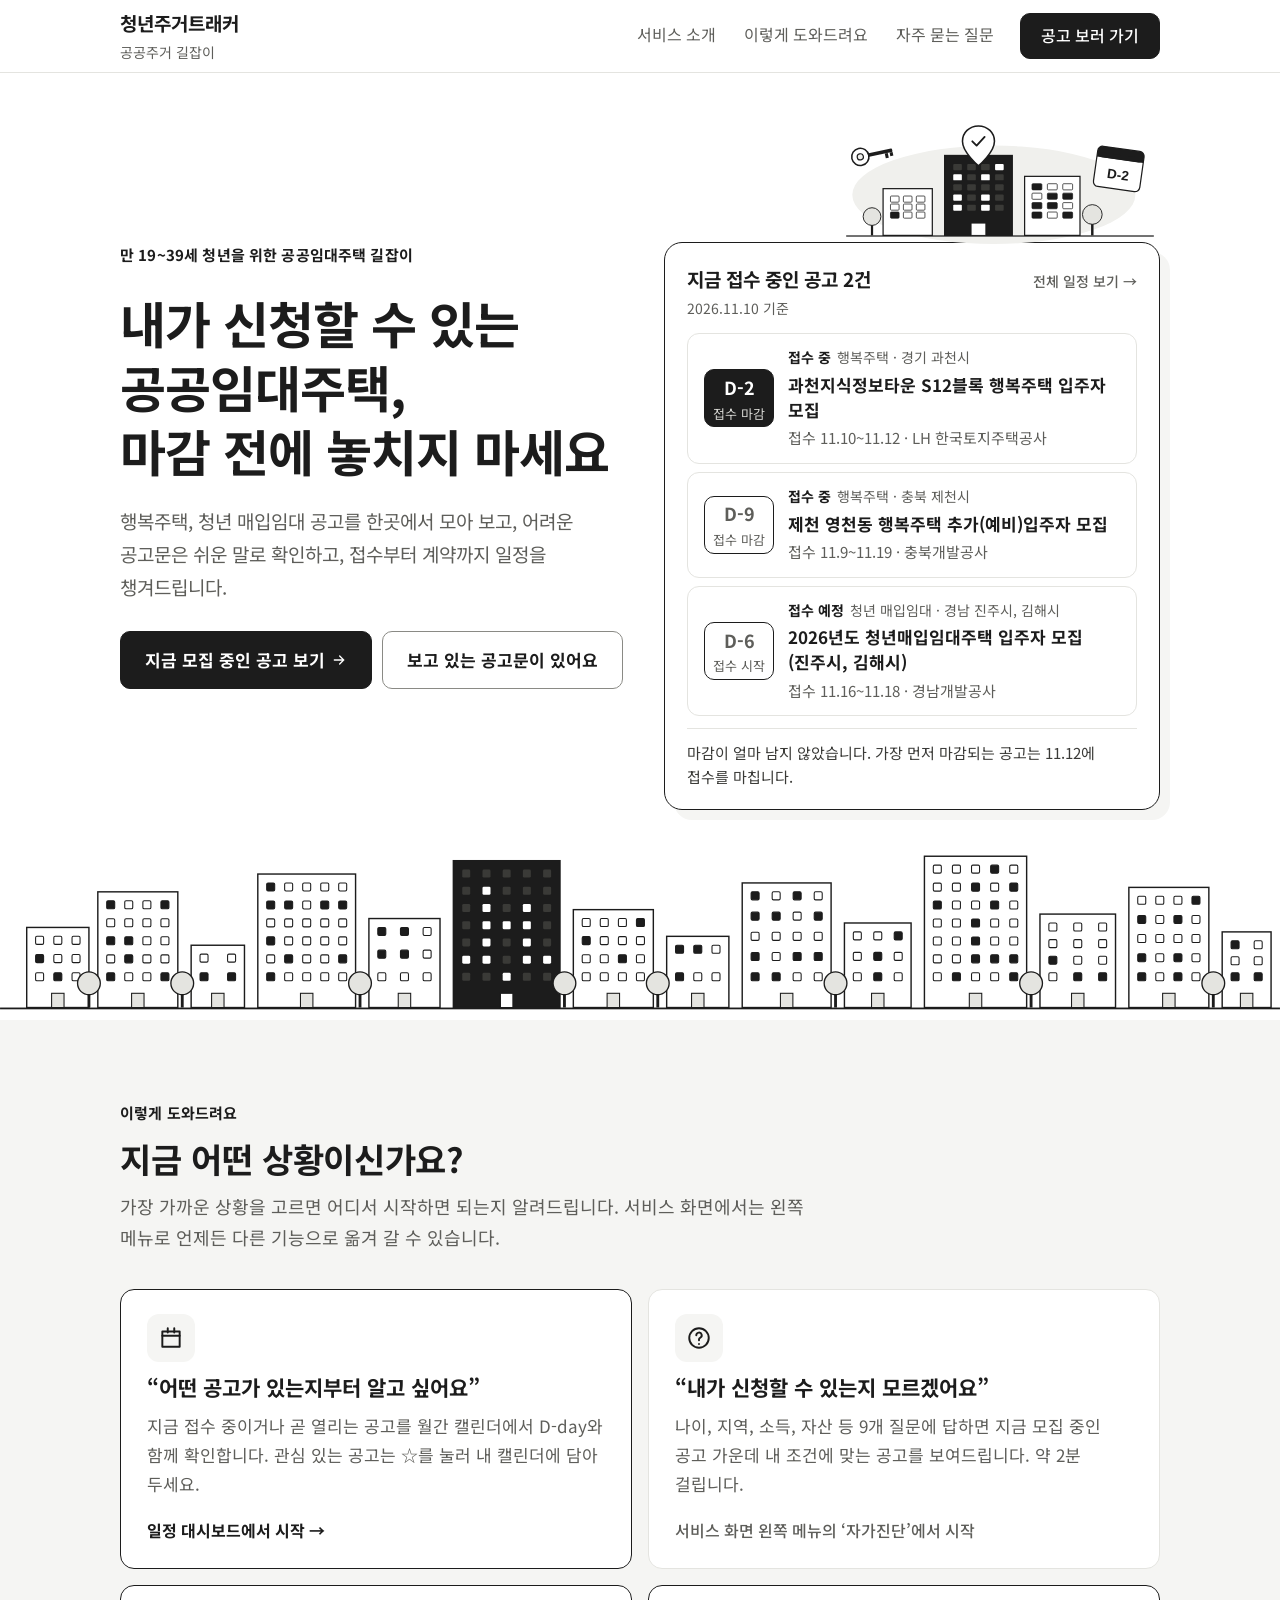
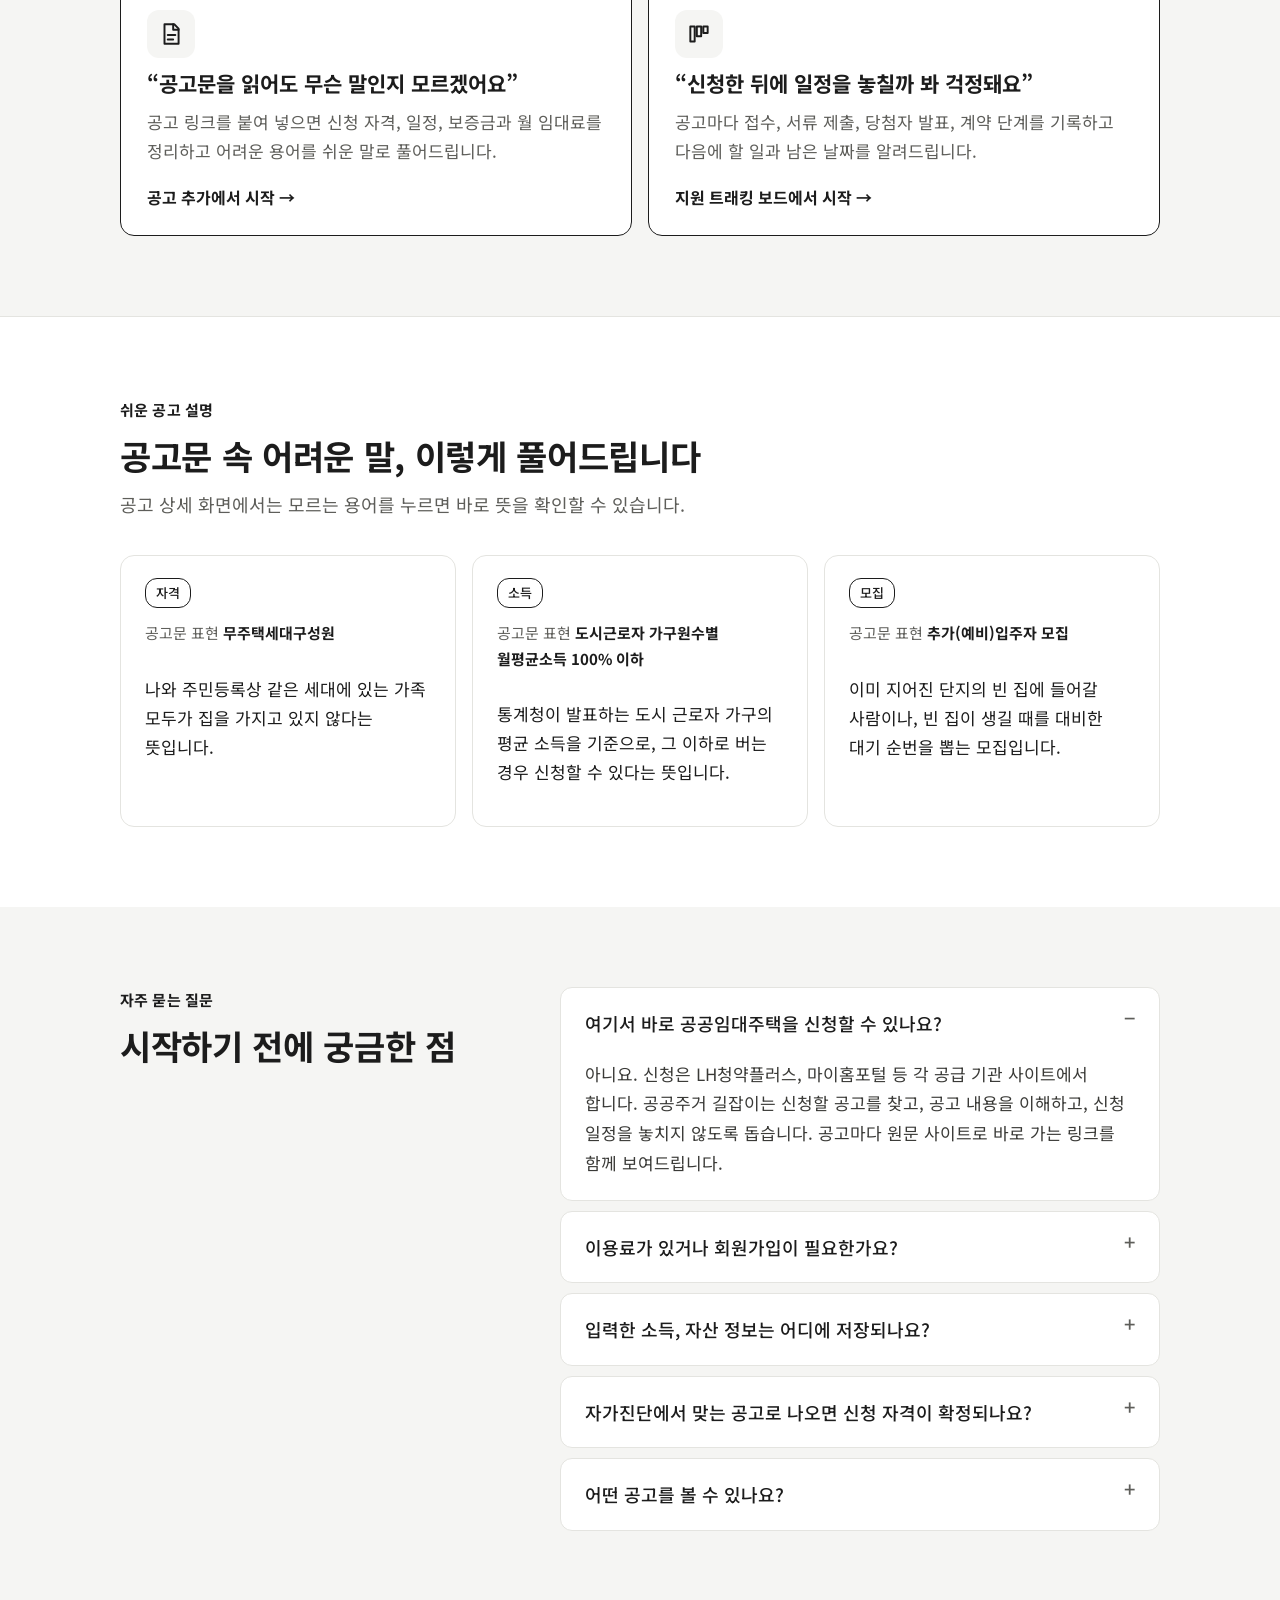
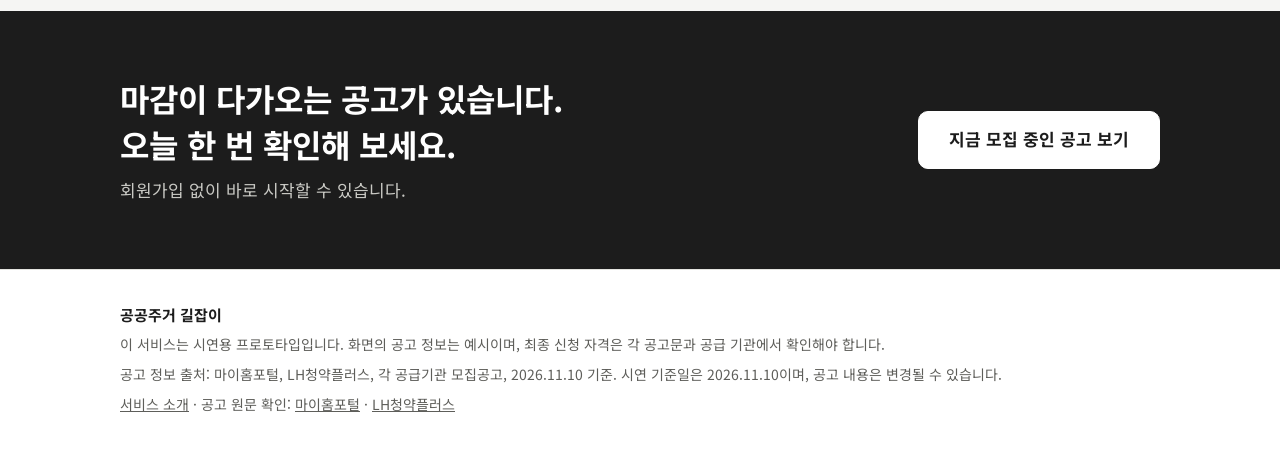
==== commit f0d9d775: "design: 랜딩 상단 메뉴 통일과 이동 위치 수정 Co-Authored-By: Claude Opus 5.5 <noreply@anthropic.com>" ====
--- a/01-landing-outro/index.html
+++ b/01-landing-outro/index.html
@@ -15,10 +15,10 @@
 <header class="topbar">
 <div class="wrap">
 <a class="brand" href="index.html"><strong>청년주거트래커</strong><span>공공주거 길잡이</span></a>
-<nav aria-label="랜딩 페이지 메뉴">
+<nav class="topnav" aria-label="랜딩 페이지 메뉴">
 <a href="about.html">서비스 소개</a>
-<a href="#situations">이렇게 도와드려요</a>
-<a href="#faq">자주 묻는 질문</a>
+<a href="#situations" data-section="situations">이렇게 도와드려요</a>
+<a href="#faq" data-section="faq">자주 묻는 질문</a>
 <a class="btn btn-primary" href="../04-schedule-calendar/index.html">공고 보러 가기</a>
 </nav>
 </div>
--- a/01-landing-outro/landing.css
+++ b/01-landing-outro/landing.css
@@ -383,3 +383,33 @@
   .hero-top { flex-direction: column-reverse; align-items: stretch; gap: 16px; }
   .hero-art-inline { width: 72%; max-width: 260px; flex: none; margin: 0 0 0 auto; }
 }
+
+/* ── 히어로 크기 맞춤 (PC) ──────────────────────────────
+   오른쪽(일러스트 + 공고 카드)이 왼쪽 문구보다 훨씬 길어서 첫 화면 아래로 넘치던 문제를 정리합니다.
+   두 칸 너비를 같게 해 카드 제목 줄바꿈을 줄이고, 일러스트와 카드 여백을 줄입니다. */
+@media (min-width: 901px) {
+  .hero { padding-top: 48px; }
+  .hero .wrap { grid-template-columns: minmax(0, 1fr) minmax(0, 1fr); gap: 48px; }
+  .hero-art-side { width: 68%; max-width: 320px; }
+  .preview { padding: 20px 22px; gap: 12px; }
+  .preview-list { gap: 8px; }
+  .preview-item { padding: 12px 16px; }
+  .skyline { margin-top: 32px; }
+  .hero-cta { flex-wrap: nowrap; }
+  .hero-cta .btn { padding: 0 24px; white-space: nowrap; }
+}
+
+/* ── 상단 메뉴 (index.html, about.html 공통) ──────────────────────────────
+   두 페이지가 같은 메뉴를 쓰고, 좁은 화면에서도 메뉴가 사라지지 않습니다.
+   메뉴로 이동한 구역의 제목이 고정된 상단 바에 가려지지 않도록 여백을 둡니다. */
+html { scroll-padding-top: 73px; scroll-behavior: smooth; }
+@media (prefers-reduced-motion: reduce) { html { scroll-behavior: auto; } }
+.topnav a:not(.btn) { padding: 6px 2px; border-bottom: 2px solid transparent; white-space: nowrap; }
+.topnav a[aria-current] { color: var(--color-text); font-weight: 700; border-bottom-color: var(--color-text); }
+@media (max-width: 900px) {
+  .topbar nav.topnav a:not(.btn) { display: inline-block; }
+  .topbar .wrap { height: auto; min-height: 64px; padding-top: 8px; padding-bottom: 8px; flex-wrap: wrap; row-gap: 4px; }
+  .topbar nav.topnav { gap: 14px; font-size: 14px; overflow-x: auto; max-width: 100%; }
+  .topbar nav.topnav .btn { display: none; }
+  html { scroll-padding-top: 120px; }
+}
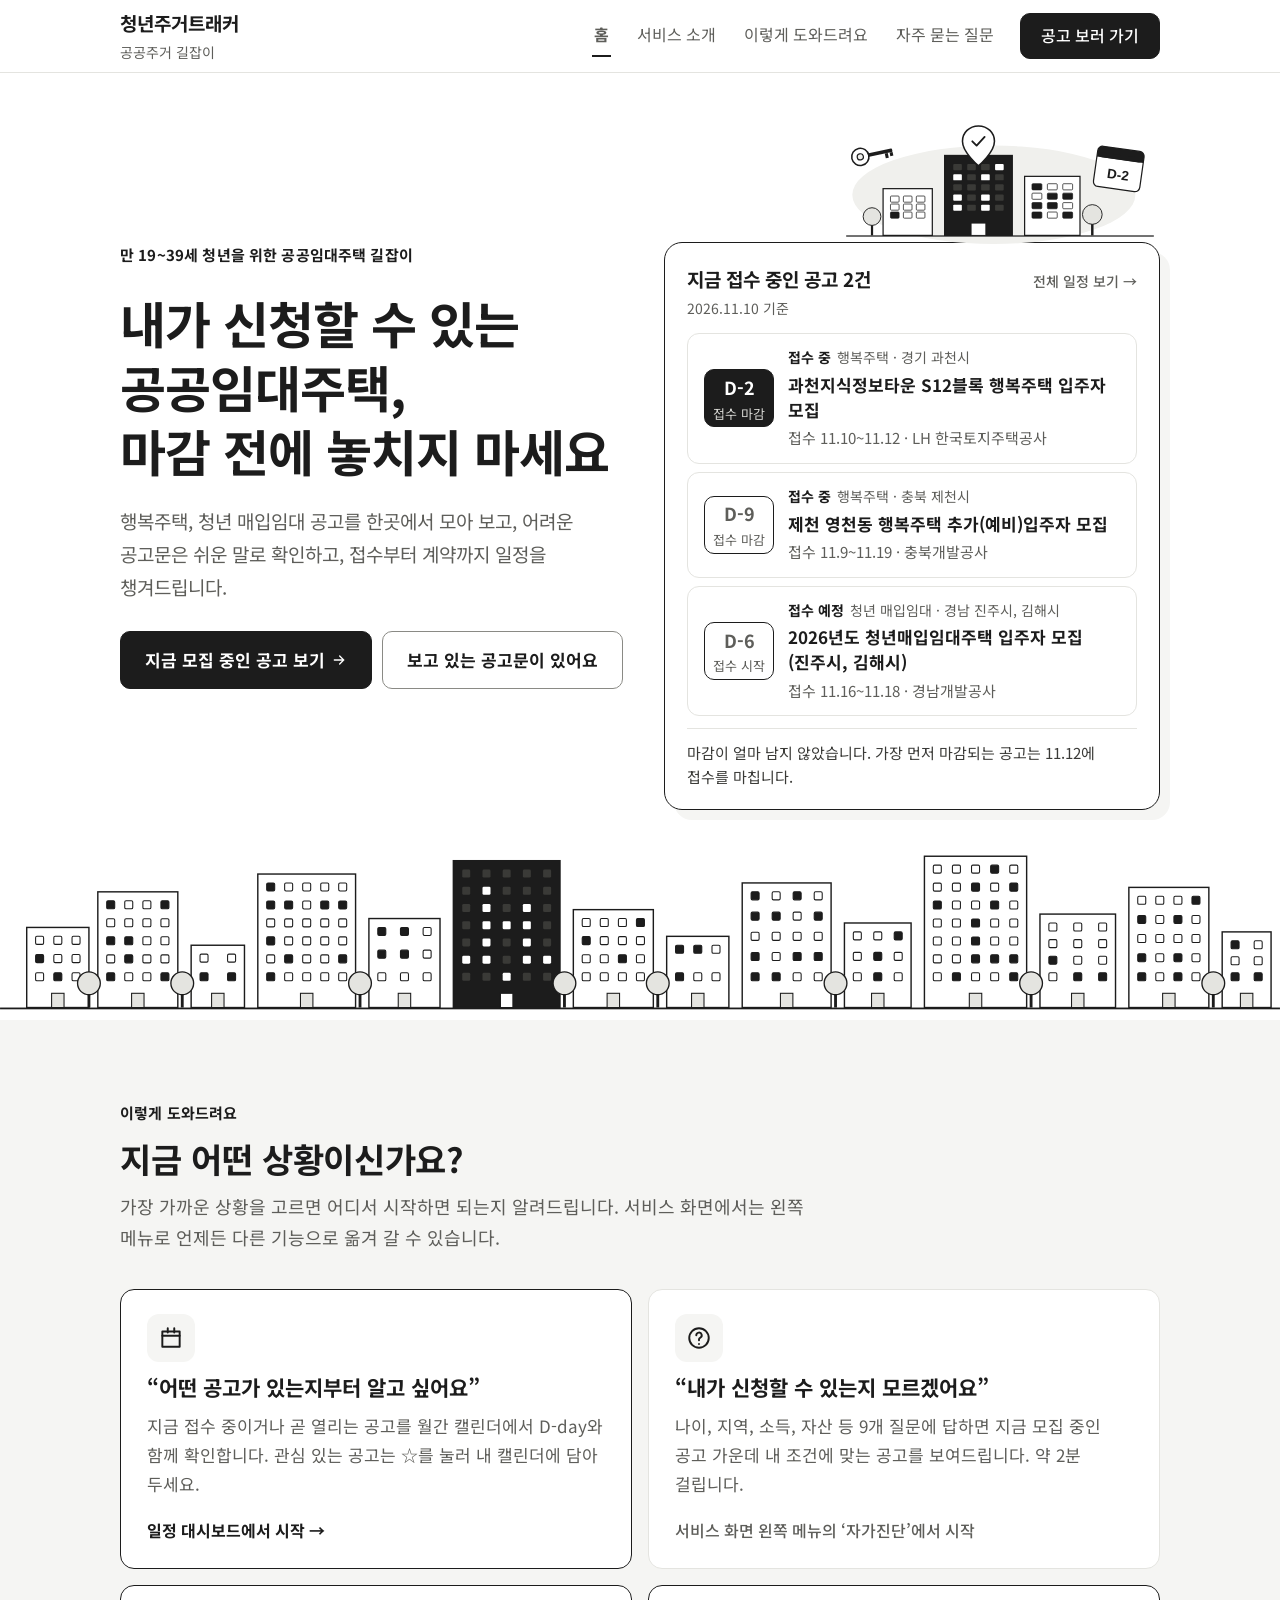
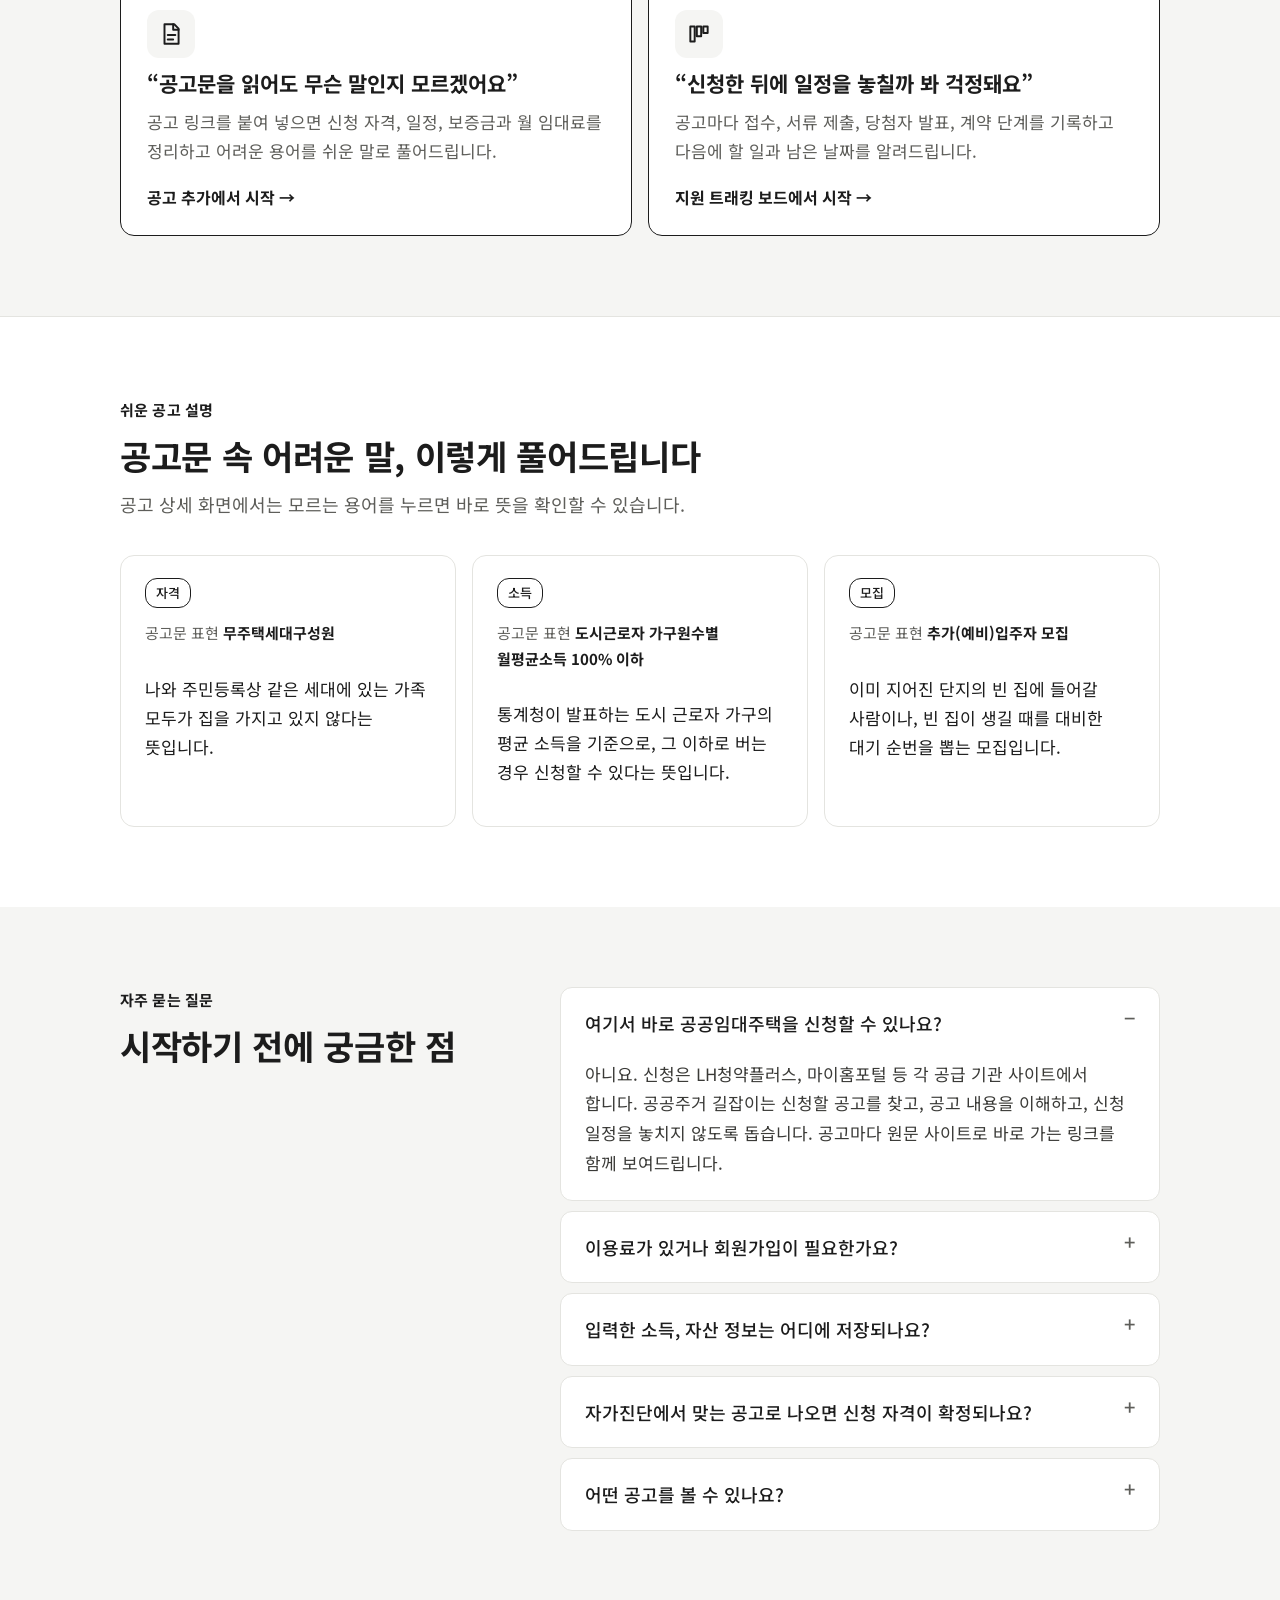
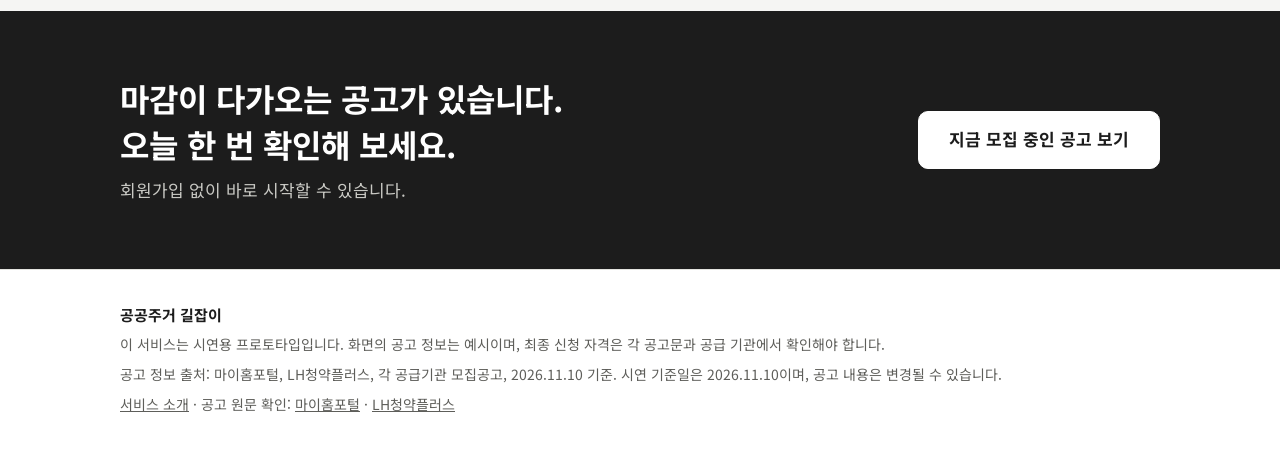
==== commit 173392fa: "design: 상단 메뉴에 홈 추가 Co-Authored-By: Claude Opus 5.5 <noreply@anthropic.com>" ====
--- a/01-landing-outro/index.html
+++ b/01-landing-outro/index.html
@@ -16,6 +16,7 @@
 <div class="wrap">
 <a class="brand" href="index.html"><strong>청년주거트래커</strong><span>공공주거 길잡이</span></a>
 <nav class="topnav" aria-label="랜딩 페이지 메뉴">
+<a href="#top" data-section="top">홈</a>
 <a href="about.html">서비스 소개</a>
 <a href="#situations" data-section="situations">이렇게 도와드려요</a>
 <a href="#faq" data-section="faq">자주 묻는 질문</a>
@@ -26,7 +27,7 @@
 
 <main id="main">
 <!-- 히어로: 사용자가 가장 먼저 궁금한 것(지금 신청할 수 있는 공고가 있는지)에 바로 답합니다 -->
-<section class="hero">
+<section class="hero" id="top">
 <div class="wrap">
 <div class="hero-copy">
 <div class="hero-top">
